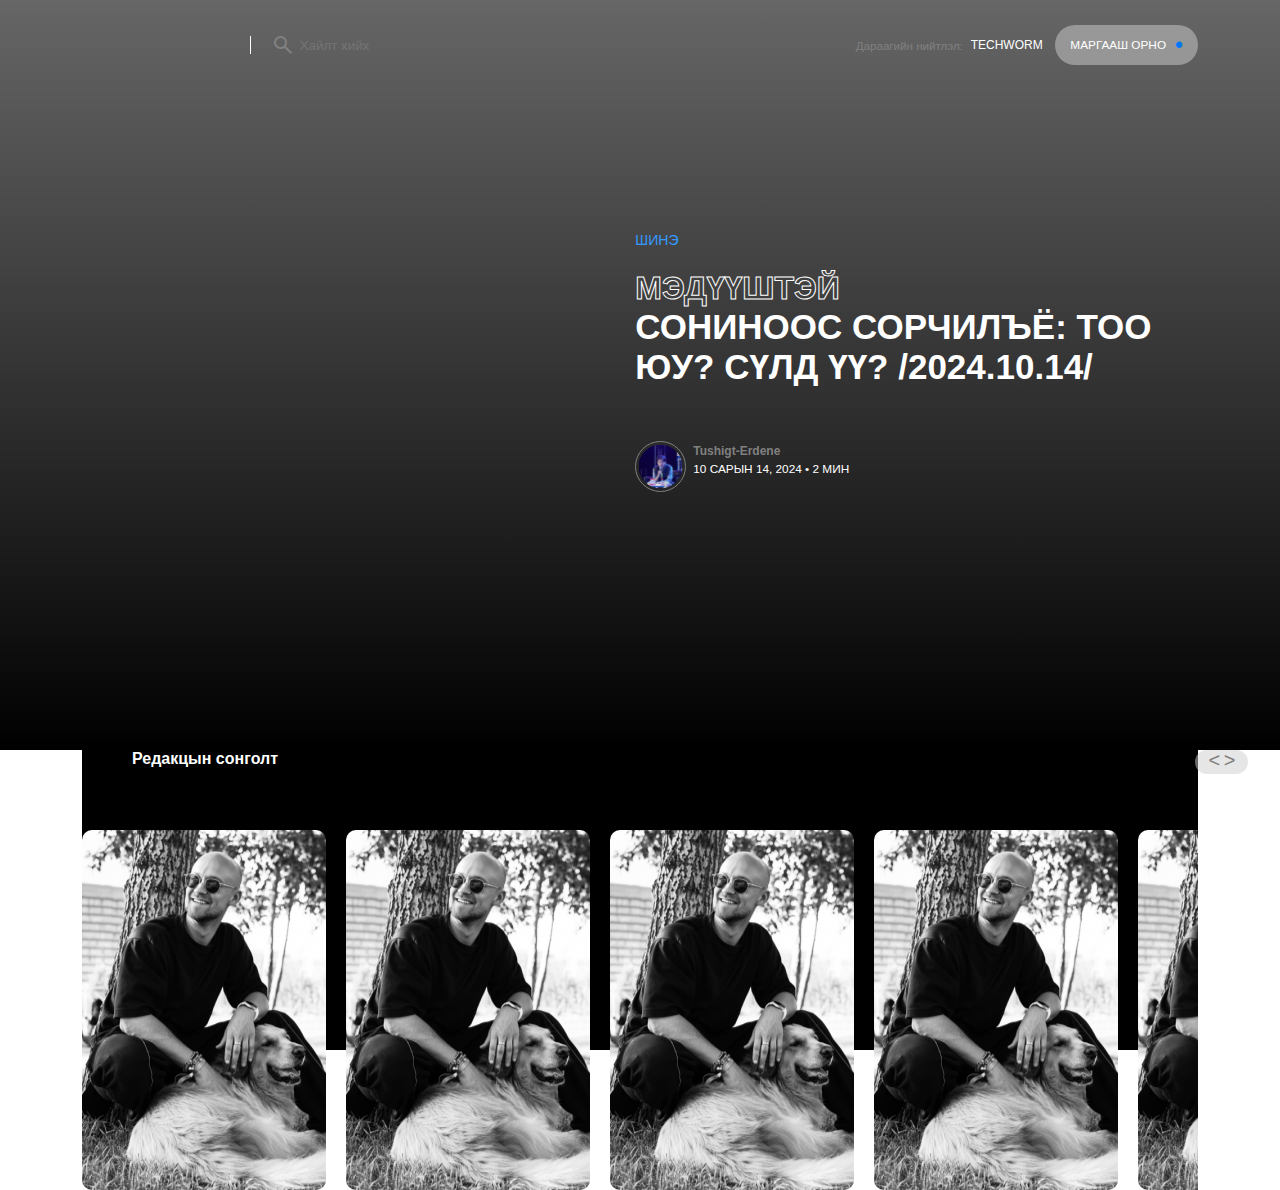
==== index.html @ be4ca4c7 "init code" ====
<!DOCTYPE html>
<html lang="en">
  <head>
    <meta charset="UTF-8" />
    <meta name="viewport" content="width=device-width, initial-scale=1.0" />
    <link rel="stylesheet" href="index.css" />
    <link
      rel="icon"
      type="image/png"
      sizes="32x32"
      href="https://unread.today/img/favicon-32x32.png"
    />
    <link
      rel="stylesheet"
      href="https://fonts.googleapis.com/css2?family=Material+Symbols+Outlined:opsz,wght,FILL,GRAD@20..48,100..700,0..1,-50..200&icon_names=search"
    />
    <title>Нүүр | Unread Today</title>
  </head>
  <body>
    <header class="hero">
      <nav class="navbar">
        <div class="navbar-content-left">
          <img
            src="https://unread.today/files/site_meta/b809740220f5b5b4749e697e42df987b.png"
            alt=""
          />
          <span class="divider"></span>
          <span class="material-symbols-outlined"> search </span>
          <form action="https://unread.today/search?searchText=">
            <input type="search" placeholder="Хайлт хийх" name="searchText" />
          </form>
        </div>

        <div class="nav-content-right">
          <p class="nav-content-right1">Дараагийн нийтлэл:</p>
          <p class="nav-content-right2">TECHWORM</p>
          <span class="nav-content-right3"
            >МАРГААШ ОРНО
            <div class="nav-content-right3-blink">•</div></span
          >
        </div>
      </nav>
      <div class="hero-content">
        <a
          href="https://unread.today/c/newspaper-7"
          class="hero-content-left"
          target="_blank"
        ></a>
        <div class="hero-content-right">
          <p class="blinkTitle">Шинэ</p>
          <h1>Мэдүүштэй</h1>
          <a href="https://unread.today/c/newspaper-7" target="_blank"
            >Сониноос сорчилъё: Тоо<br />юу? Сүлд үү? /2024.10.14/</a
          >
          <div class="author">
            <a
              href="https://unread.today/author/Tushigt"
              class="author-logo"
              target="_blank"
              ><img src="author.png" alt=""
            /></a>
            <div>
              <a href="" class="author-name" target="_blank">Tushigt-Erdene</a>
              <p class="author-date">10 сарын 14, 2024 • 2 мин</p>
            </div>
          </div>
        </div>
      </div>
    </header>

    <div class="scrolling-section">
      <div class="scrolling-section-tile">
        <div class="title">Редакцын сонголт</div>
        <div class="scroll-remoter">
          <span class="scroll-remoter-left"><</span>
          <span class="scroll-remoter-right">></span>
        </div>
      </div>
      <div class="scroll-section-photos">
        <div class="scroll-section-photo"></div>
        <div class="scroll-section-photo"></div>
        <div class="scroll-section-photo"></div>
        <div class="scroll-section-photo"></div>
        <div class="scroll-section-photo"></div>
        <div class="scroll-section-photo"></div>
        <div class="scroll-section-photo"></div>
      </div>
    </div>
  </body>
</html>
---- index.css ----
* {
  margin: 0;
  padding: 0;
}

body {
  font-family: sans-serif;
}

.navbar {
  width: 1116px;
  height: 42px;
  padding-top: 24px;
  display: flex;
  justify-content: space-between;
  margin-left: auto;
  margin-right: auto;
  align-items: center;
}

.navbar-content-left {
  width: 311.89px;
  display: flex;
  align-items: center;
}

.navbar-content-left img {
  width: 138px;
  height: 15px;
}

.navbar-content-left .divider {
  border-left: 1px solid white;
  height: 18px;
  margin-left: 29.55px;
  margin-right: 20.17px;
}

.material-symbols-outlined {
  font-variation-settings: "FILL" 0, "wght" 400, "GRAD" 0, "opsz" 24;
  color: gray;
  margin-right: 5px;
  font-weight: 500;
}

.navbar-content-left input {
  background-color: transparent;
  border: none;
  color: white;
  outline: none;
}

.nav-content-right {
  display: flex;
  align-items: center;
}

.nav-content-right1 {
  color: gray;
  font-size: 11.6px;
}

.nav-content-right2 {
  color: white;
  font-size: 12px;
  margin-left: 7.72px;
  margin-right: 12.64px;
}

.nav-content-right3 {
  text-align: center;
  width: 142.68px;
  height: 40px;
  background-color: rgba(206, 206, 206, 0.5);
  border-radius: 30px;
  color: white;
  box-shadow: #d1d1d1 60%;
  font-size: 11.8px;
  display: flex;
  align-items: center;
  justify-content: center;
  gap: 8.87px;
}

.nav-content-right3-blink {
  color: rgb(0, 120, 246);
  font-size: 23px;
  animation: blink 1s infinite;
}

.hero {
  background-image: linear-gradient(rgba(0, 0, 0, 0.6), rgba(0, 0, 0)),
    url("https://unread.today/files/007afc64-288a-4208-b9d7-3eda84011c1d/1451f11e03da76480966b636a622119a.jpg");
  background-repeat: no-repeat;
  background-size: cover;
  background-position: center;
  height: 750px;
}

.hero-content {
  display: flex;
  justify-content: center;
  margin-left: auto;
  margin-right: auto;
  padding-top: 121px;
  text-transform: uppercase;
  gap: 60.39px;
}

.hero-content-left {
  background-image: url("https://unread.today/files/007afc64-288a-4208-b9d7-3eda84011c1d/21632b19dec071508e1e0ae5f5e153e1.jpg");
  background-size: 180%;
  background-position: center;
  height: 446.4px;
  width: 446.4px;
  border-radius: 20px;
  transition: all 0.5s ease;
}

.hero-content-left:hover {
  background-size: 200%;
}

@keyframes blink {
  0% {
    opacity: 1;
  }
  50% {
    opacity: 0;
  }
  100% {
    opacity: 1;
  }
}

.hero-content-right {
  margin-top: 45px;
}

.hero-content-right .blinkTitle {
  animation: blink 1s infinite;
  color: #3399ff;
  font-size: 14.1px;
}

.hero-content-right h1 {
  -webkit-text-stroke: 1px white;
  color: transparent;
  margin-top: 22px;
}

.hero-content-right a {
  text-decoration: none;
  color: white;
  font-size: 35px;
  font-weight: bold;
}

.hero-content-right .author {
  margin-top: 54px;
  display: flex;
  gap: 7px;
}

.hero-content-right .author-logo img {
  border: 1px solid gray;
  padding: 2.5px;
  height: 44px;
  width: 44px;
  border-radius: 100%;
}

.hero-content-right .author-name {
  font-size: 12px;
  color: gray;
  text-transform: none;
}

.hero-content-right .author-name:hover {
  color: white;
  transition: all 0.2s ease-in-out;
}

.author .author-date {
  color: white;
  font-size: 11.8px;
  line-height: 20px;
}

.scrolling-section {
  height: 300px;
  background-color: black;
  margin: auto;
  /* display: flex;
  justify-content: center; */
  position: relative;
  width: 1116.01px;
}

.scrolling-section-tile {
  position: absolute;
  top: 0;
  left: 50px;
  margin: auto;
  width: 1116.01px;
  display: flex;
  justify-content: space-between;
}

.scrolling-section-tile .title {
  color: white;
  font-weight: 700;
}

.scrolling-section-tile .scroll-remoter {
  display: flex;
  justify-content: center;
}

.scroll-remoter-left {
  color: gray;
  background-color: rgba(206, 206, 206, 0.5);
  display: flex;
  align-items: center;
  padding: 0 0 3px 13px;
  width: 26.3px;
  height: 24px;
  font-size: 20px;
  border-radius: 25px 0 0 25px;
  box-sizing: border-box;
}

.scroll-remoter-left:hover {
  color: white;
}

.scroll-remoter-right {
  color: gray;
  background-color: rgba(206, 206, 206, 0.5);
  display: flex;
  align-items: center;
  padding: 0 13px 3px 2px;
  width: 26.3px;
  height: 24px;
  font-size: 20px;
  border-radius: 0 25px 25px 0;
  box-sizing: border-box;
}

.scroll-remoter-right:hover {
  color: white;
}

.scroll-section-photos {
  display: flex;
  gap: 20px;
  padding-top: 80px;
  margin: auto;
  max-width: 1200px;
  overflow-x: scroll;
}

.scroll-section-photo1 {
  min-width: 244px;
  height: 360.36px;
  background-image: url("3bcdab12034c33cb3bc79d7c9392a183.jpeg");
  background-position: center;
  border-radius: 10px;
}

.scroll-section-photo2 {
  min-width: 244px;
  height: 360.36px;
  background-image: url("3bcdab12034c33cb3bc79d7c9392a183.jpeg");
  background-position: center;
  border-radius: 10px;
}

.scroll-section-photo {
  min-width: 244px;
  height: 360.36px;
  background-image: url("3bcdab12034c33cb3bc79d7c9392a183.jpeg");
  background-position: center;
  border-radius: 10px;
}

.scroll-section-photo4 {
  min-width: 244px;
  height: 360.36px;
  background-image: url("3bcdab12034c33cb3bc79d7c9392a183.jpeg");
  background-position: center;
  border-radius: 10px;
}

.scroll-section-photo5 {
  min-width: 244px;
  height: 360.36px;
  background-image: url("3bcdab12034c33cb3bc79d7c9392a183.jpeg");
  background-position: center;
  border-radius: 10px;
}

.scroll-section-photo6 {
  min-width: 244px;
  height: 360.36px;
  background-image: url("3bcdab12034c33cb3bc79d7c9392a183.jpeg");
  background-position: center;
  border-radius: 10px;
}

.scroll-section-photo7 {
  min-width: 244px;
  height: 360.36px;
  background-image: url("3bcdab12034c33cb3bc79d7c9392a183.jpeg");
  background-position: center;
  border-radius: 10px;
}
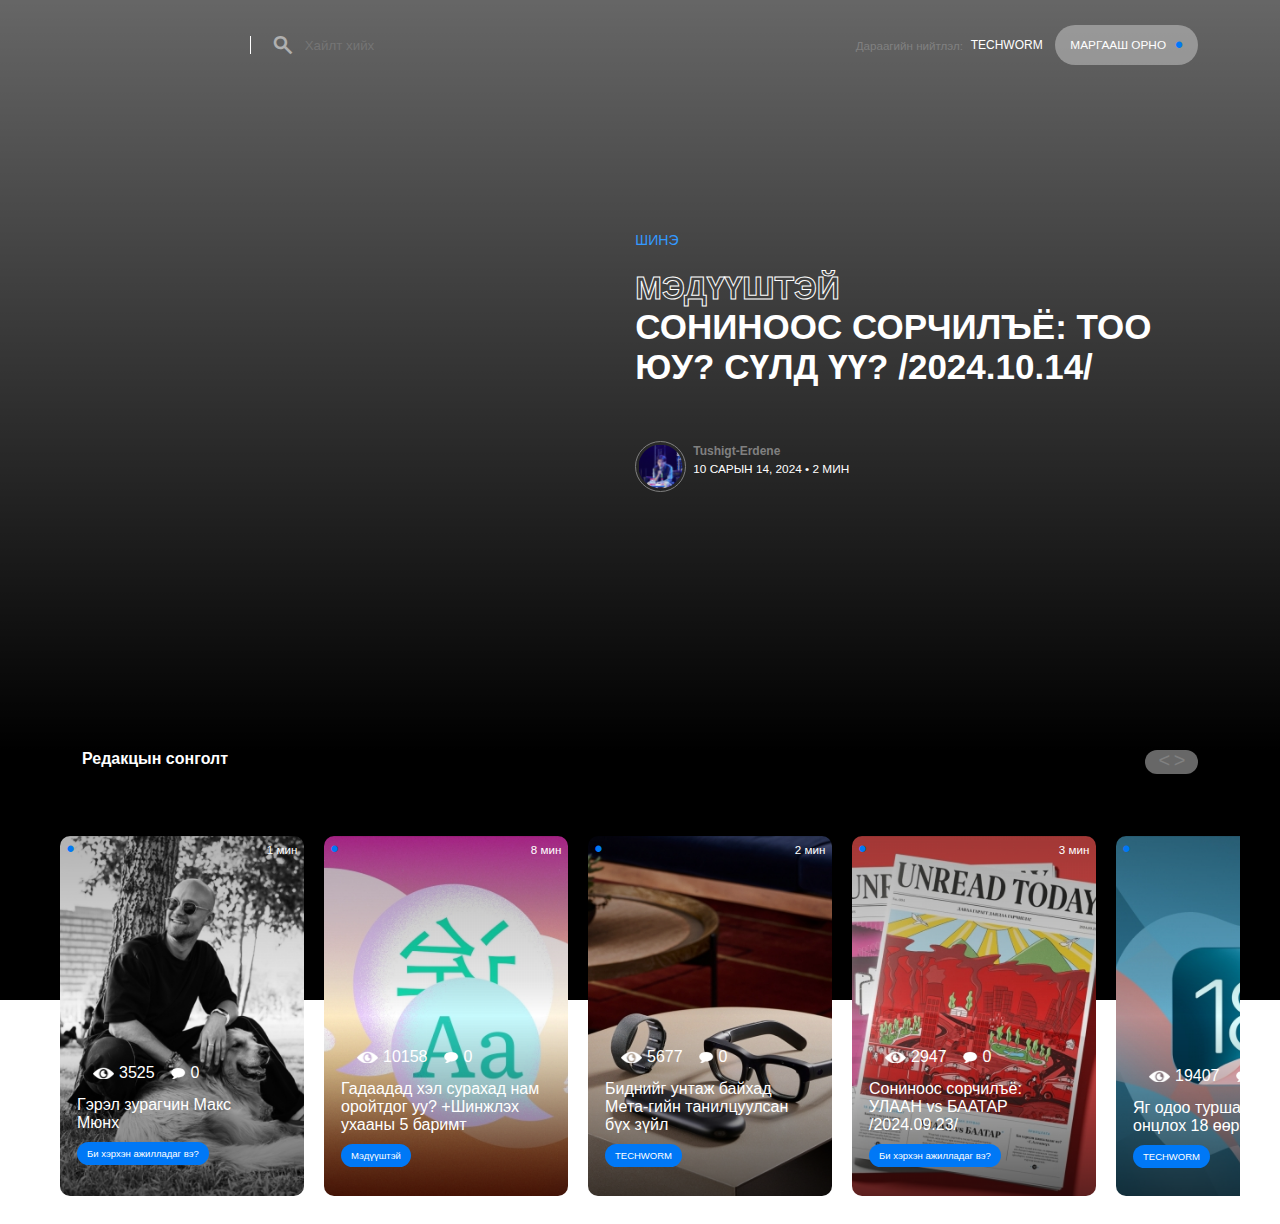
==== commit d3769bec: "init code night 10-17" ====
--- a/index.html
+++ b/index.html
@@ -10,6 +10,7 @@
       sizes="32x32"
       href="https://unread.today/img/favicon-32x32.png"
     />
+
     <link
       rel="stylesheet"
       href="https://fonts.googleapis.com/css2?family=Material+Symbols+Outlined:opsz,wght,FILL,GRAD@20..48,100..700,0..1,-50..200&icon_names=search"
@@ -25,7 +26,7 @@
             alt=""
           />
           <span class="divider"></span>
-          <span class="material-symbols-outlined"> search </span>
+          <span class="material-symbols-outlined">search</span>
           <form action="https://unread.today/search?searchText=">
             <input type="search" placeholder="Хайлт хийх" name="searchText" />
           </form>
@@ -77,14 +78,152 @@
         </div>
       </div>
       <div class="scroll-section-photos">
-        <div class="scroll-section-photo"></div>
-        <div class="scroll-section-photo"></div>
-        <div class="scroll-section-photo"></div>
-        <div class="scroll-section-photo"></div>
-        <div class="scroll-section-photo"></div>
-        <div class="scroll-section-photo"></div>
-        <div class="scroll-section-photo"></div>
+        <a href="https://unread.today/c/howiwork-max-muench "
+          ><div class="scroll-section-photo img1">
+            <div class="container">
+              <span class="dot">•</span>
+              <span class="time">1 мин</span>
+            </div>
+            <div class="photo-bottom-section">
+              <div class="eye-section">
+                <img class="eye" src="vision.png" alt="" />
+                <p>3525</p>
+                <img class="msg" src="Image.png" alt="" />
+                <p>0</p>
+              </div>
+              <div class="description">
+                <p>Гэрэл зурагчин Макс<br />Мюнх</p>
+                <button class="blueSection">Би хэрхэн ажилладаг вэ?</button>
+              </div>
+            </div>
+          </div>
+        </a>
+        <a href="https://unread.today/c/insight-language-and-age"
+          ><div class="scroll-section-photo img2">
+            <div class="container">
+              <span class="dot">•</span>
+              <span class="time">8 мин</span>
+            </div>
+            <div class="photo-bottom-section relative2">
+              <div class="eye-section">
+                <img class="eye" src="vision.png" alt="" />
+                <p>10158</p>
+                <img class="msg" src="Image.png" alt="" />
+                <p>0</p>
+              </div>
+              <div class="description">
+                <p>
+                  Гадаадад хэл сурахад нам оройтдог уу? +Шинжлэх ухааны 5 баримт
+                </p>
+                <button class="blueSection">Мэдүүштэй</button>
+              </div>
+            </div>
+          </div>
+        </a>
+        <a href="https://unread.today/c/techworm-metaconnect-24">
+          <div class="scroll-section-photo img3">
+            <div class="container">
+              <span class="dot">•</span>
+              <span class="time">2 мин</span>
+            </div>
+            <div class="photo-bottom-section relative2">
+              <div class="eye-section">
+                <img class="eye" src="vision.png" alt="" />
+                <p>5677</p>
+                <img class="msg" src="Image.png" alt="" />
+                <p>0</p>
+              </div>
+              <div class="description">
+                <p>
+                  Биднийг унтаж байхад<br />Мета-гийн танилцуулсан<br />бүх зүйл
+                </p>
+                <button class="blueSection">TECHWORM</button>
+              </div>
+            </div>
+          </div>
+        </a>
+        <a href="https://unread.today/c/newspaper-4">
+          <div class="scroll-section-photo img4">
+            <div class="container">
+              <span class="dot">•</span>
+              <span class="time">3 мин</span>
+            </div>
+            <div class="photo-bottom-section relative2">
+              <div class="eye-section">
+                <img class="eye" src="vision.png" alt="" />
+                <p>2947</p>
+                <img class="msg" src="Image.png" alt="" />
+                <p>0</p>
+              </div>
+              <div class="description">
+                <p>Сониноос сорчилъё:<br />УЛААН vs БААТАР<br />/2024.09.23/</p>
+                <button class="blueSection">Би хэрхэн ажилладаг вэ?</button>
+              </div>
+            </div>
+          </div>
+        </a>
+        <a href="https://unread.today/c/techworm-ios18">
+          <div class="scroll-section-photo img5">
+            <div class="container">
+              <span class="dot">•</span>
+              <span class="time">6 мин</span>
+            </div>
+            <div class="photo-bottom-section relative3">
+              <div class="eye-section">
+                <img class="eye" src="vision.png" alt="" />
+                <p>19407</p>
+                <img class="msg" src="Image.png" alt="" />
+                <p>0</p>
+              </div>
+              <div class="description">
+                <p>Яг одоо туршаад үз:IOS<br />онцлох 18 өөрчлөлт</p>
+                <button class="blueSection">TECHWORM</button>
+              </div>
+            </div>
+          </div>
+        </a>
+        <a href="https://unread.today/c/chuluut-5things-to-do-withyour-kids">
+          <div class="scroll-section-photo img6">
+            <div class="container">
+              <span class="dot">•</span>
+              <span class="time">4 мин</span>
+            </div>
+            <div class="photo-bottom-section relative3">
+              <div class="eye-section">
+                <img class="eye" src="vision.png" alt="" />
+                <p>7663</p>
+                <img class="msg" src="Image.png" alt="" />
+                <p>0</p>
+              </div>
+              <div class="description">
+                <p>Хүйтрэхээс өмнө<br />хүүхэдтэйгээ хийх 5 зүйл</p>
+                <button class="blueSection">ЧӨЛӨӨТ</button>
+              </div>
+            </div>
+          </div>
+        </a>
+        <a href="https://unread.today/c/emmy-awards-top-10-moments">
+          <div class="scroll-section-photo img7">
+            <div class="container">
+              <span class="dot">•</span>
+              <span class="time">9 мин</span>
+            </div>
+            <div class="photo-bottom-section relative4">
+              <div class="eye-section">
+                <img class="eye" src="vision.png" alt="" />
+                <p>9439</p>
+                <img class="msg" src="Image.png" alt="" />
+                <p>0</p>
+              </div>
+              <div class="description">
+                <p>Emmy 2024: Онцлох 10 мөч</p>
+                <button class="blueSection">ЧӨЛӨӨТ</button>
+              </div>
+            </div>
+          </div>
+        </a>
       </div>
     </div>
+    <section></section>
   </body>
 </html>
--- a/index.css
+++ b/index.css
@@ -4,7 +4,7 @@
 }
 
 body {
-  font-family: sans-serif;
+  font-family: Sf display, sans-serif;
 }
 
 .navbar {
@@ -37,10 +37,17 @@
 }
 
 .material-symbols-outlined {
-  font-variation-settings: "FILL" 0, "wght" 400, "GRAD" 0, "opsz" 24;
-  color: gray;
-  margin-right: 5px;
-  font-weight: 500;
+  color: white;
+  opacity: 0.5;
+  font-variation-settings:
+  'FILL' 0,
+  'wght' 600,
+  'GRAD' -25,
+  'opsz' 24
+}
+
+.navbar-content-left form{
+  margin-left: 10px;
 }
 
 .navbar-content-left input {
@@ -188,17 +195,12 @@
 }
 
 .scrolling-section {
-  height: 300px;
+  height: 250px;
   background-color: black;
   margin: auto;
-  /* display: flex;
-  justify-content: center; */
-  position: relative;
-  width: 1116.01px;
 }
 
 .scrolling-section-tile {
-  position: absolute;
   top: 0;
   left: 50px;
   margin: auto;
@@ -251,67 +253,149 @@
   color: white;
 }
 
-.scroll-section-photos {
+.scroll-section-photos{
   display: flex;
   gap: 20px;
-  padding-top: 80px;
+  padding-top: 50px;
   margin: auto;
   max-width: 1200px;
   overflow-x: scroll;
-}
-
-.scroll-section-photo1 {
-  min-width: 244px;
-  height: 360.36px;
-  background-image: url("3bcdab12034c33cb3bc79d7c9392a183.jpeg");
-  background-position: center;
-  border-radius: 10px;
-}
-
-.scroll-section-photo2 {
-  min-width: 244px;
-  height: 360.36px;
-  background-image: url("3bcdab12034c33cb3bc79d7c9392a183.jpeg");
-  background-position: center;
-  border-radius: 10px;
+  height: 400px;
+}
+
+.scroll-section-photos a{
+  text-decoration: none;
+}
+
+@keyframes scrollText {
+  from {
+    transform: translateX(0%);
+  }
+  to {
+    transform: translateX(-100%);
+  }
 }
 
 .scroll-section-photo {
   min-width: 244px;
   height: 360.36px;
-  background-image: url("3bcdab12034c33cb3bc79d7c9392a183.jpeg");
   background-position: center;
+  background-size: 160%;
   border-radius: 10px;
-}
-
-.scroll-section-photo4 {
-  min-width: 244px;
-  height: 360.36px;
-  background-image: url("3bcdab12034c33cb3bc79d7c9392a183.jpeg");
-  background-position: center;
-  border-radius: 10px;
-}
-
-.scroll-section-photo5 {
-  min-width: 244px;
-  height: 360.36px;
-  background-image: url("3bcdab12034c33cb3bc79d7c9392a183.jpeg");
-  background-position: center;
-  border-radius: 10px;
-}
-
-.scroll-section-photo6 {
-  min-width: 244px;
-  height: 360.36px;
-  background-image: url("3bcdab12034c33cb3bc79d7c9392a183.jpeg");
-  background-position: center;
-  border-radius: 10px;
-}
-
-.scroll-section-photo7 {
-  min-width: 244px;
-  height: 360.36px;
-  background-image: url("3bcdab12034c33cb3bc79d7c9392a183.jpeg");
-  background-position: center;
-  border-radius: 10px;
-}
+  animation: scrollText 10s infinite linear;
+}
+
+.img1 {
+  margin-left: 20px;
+  background-image: linear-gradient(180deg, rgba(0, 0, 0, 0.3) 0%, rgba(0, 0, 0, 0.1) 40%, rgba(0, 0, 0, 0) 50%, rgba(0, 0, 0, 0.6) 100%),
+  url(img1.jpeg);
+}
+.img2 {
+  background-image: linear-gradient(180deg, rgba(0, 0, 0, 0.3) 0%, rgba(0, 0, 0, 0.1) 40%, rgba(0, 0, 0, 0) 50%, rgba(0, 0, 0, 0.6) 100%),
+  url(img2.jpeg);
+}
+.img3 {
+  background-image: linear-gradient(180deg, rgba(0, 0, 0, 0.3) 0%, rgba(0, 0, 0, 0.1) 40%, rgba(0, 0, 0, 0) 50%, rgba(0, 0, 0, 0.6) 100%),
+  url(img3.jpeg);
+}
+.img4 {
+  background-image: linear-gradient(180deg, rgba(0, 0, 0, 0.3) 0%, rgba(0, 0, 0, 0.1) 40%, rgba(0, 0, 0, 0) 50%, rgba(0, 0, 0, 0.6) 100%),
+  url(img4.jpeg);
+}
+.img5 {
+  background-image: linear-gradient(180deg, rgba(0, 0, 0, 0.3) 0%, rgba(0, 0, 0, 0.1) 40%, rgba(0, 0, 0, 0) 50%, rgba(0, 0, 0, 0.6) 100%),
+  url(img5.jpeg);
+}
+.img6 {
+  background-image: linear-gradient(180deg, rgba(0, 0, 0, 0.3) 0%, rgba(0, 0, 0, 0.1) 40%, rgba(0, 0, 0, 0) 50%, rgba(0, 0, 0, 0.6) 100%),
+  url(img6.jpeg);
+}
+.img7 {
+  background-image: linear-gradient(180deg, rgba(0, 0, 0, 0.3) 0%, rgba(0, 0, 0, 0.1) 40%, rgba(0, 0, 0, 0) 50%, rgba(0, 0, 0, 0.6) 100%),
+  url(img7.jpeg);
+}
+
+.scroll-section-photo:hover{
+  scale: 1.1;
+}
+
+.container{
+  margin-top: 12px;
+  display: flex;
+  justify-content: space-around;
+  align-items: center;
+  gap: 179px;
+}
+
+.scroll-section-photo .dot{
+  color:  #0078F6;
+  font-size: 23px;
+}
+
+.scroll-section-photo .time{
+  color:white;
+  font-size: 11.6px;
+  font-weight: 400;
+}
+
+.photo-bottom-section{
+  color: white;
+}
+
+.scroll-section-photos .eye-section{
+  margin-top: 200.86px;
+  margin-left: 17px;
+  display: flex;
+  align-items: center;
+}
+
+.eye-section .eye{
+  width: 21px;
+  height: 11.46px;
+  margin-left: 16px;
+  margin-right: 5px;
+}
+
+.eye-section .msg{
+  width: 15px;
+  height: 13.13px;
+  margin-left: 16px;
+  margin-right: 5px;
+}
+
+.photo-bottom-section{
+  max-height: 131px;
+}
+
+.relative2{
+  position: relative;
+  bottom: 16px;
+}
+
+.relative3{
+  position: relative;
+  bottom: -3px;
+}
+
+.relative4{
+  position: relative;
+  bottom: -22px;
+}
+
+.photo-bottom-section .description{
+  margin-left: 17px;
+  margin-top: 14.5px;
+}
+
+.photo-bottom-section .description .blueSection{
+  margin-top: 10px;
+  text-align: center;
+  height: 23px;
+  background-color: #0078F6;
+  border-radius: 23px;
+  font-size: 9.5px;
+  font-weight: 500;
+  border: none;
+  padding: 0px 10px;
+  color: white;
+}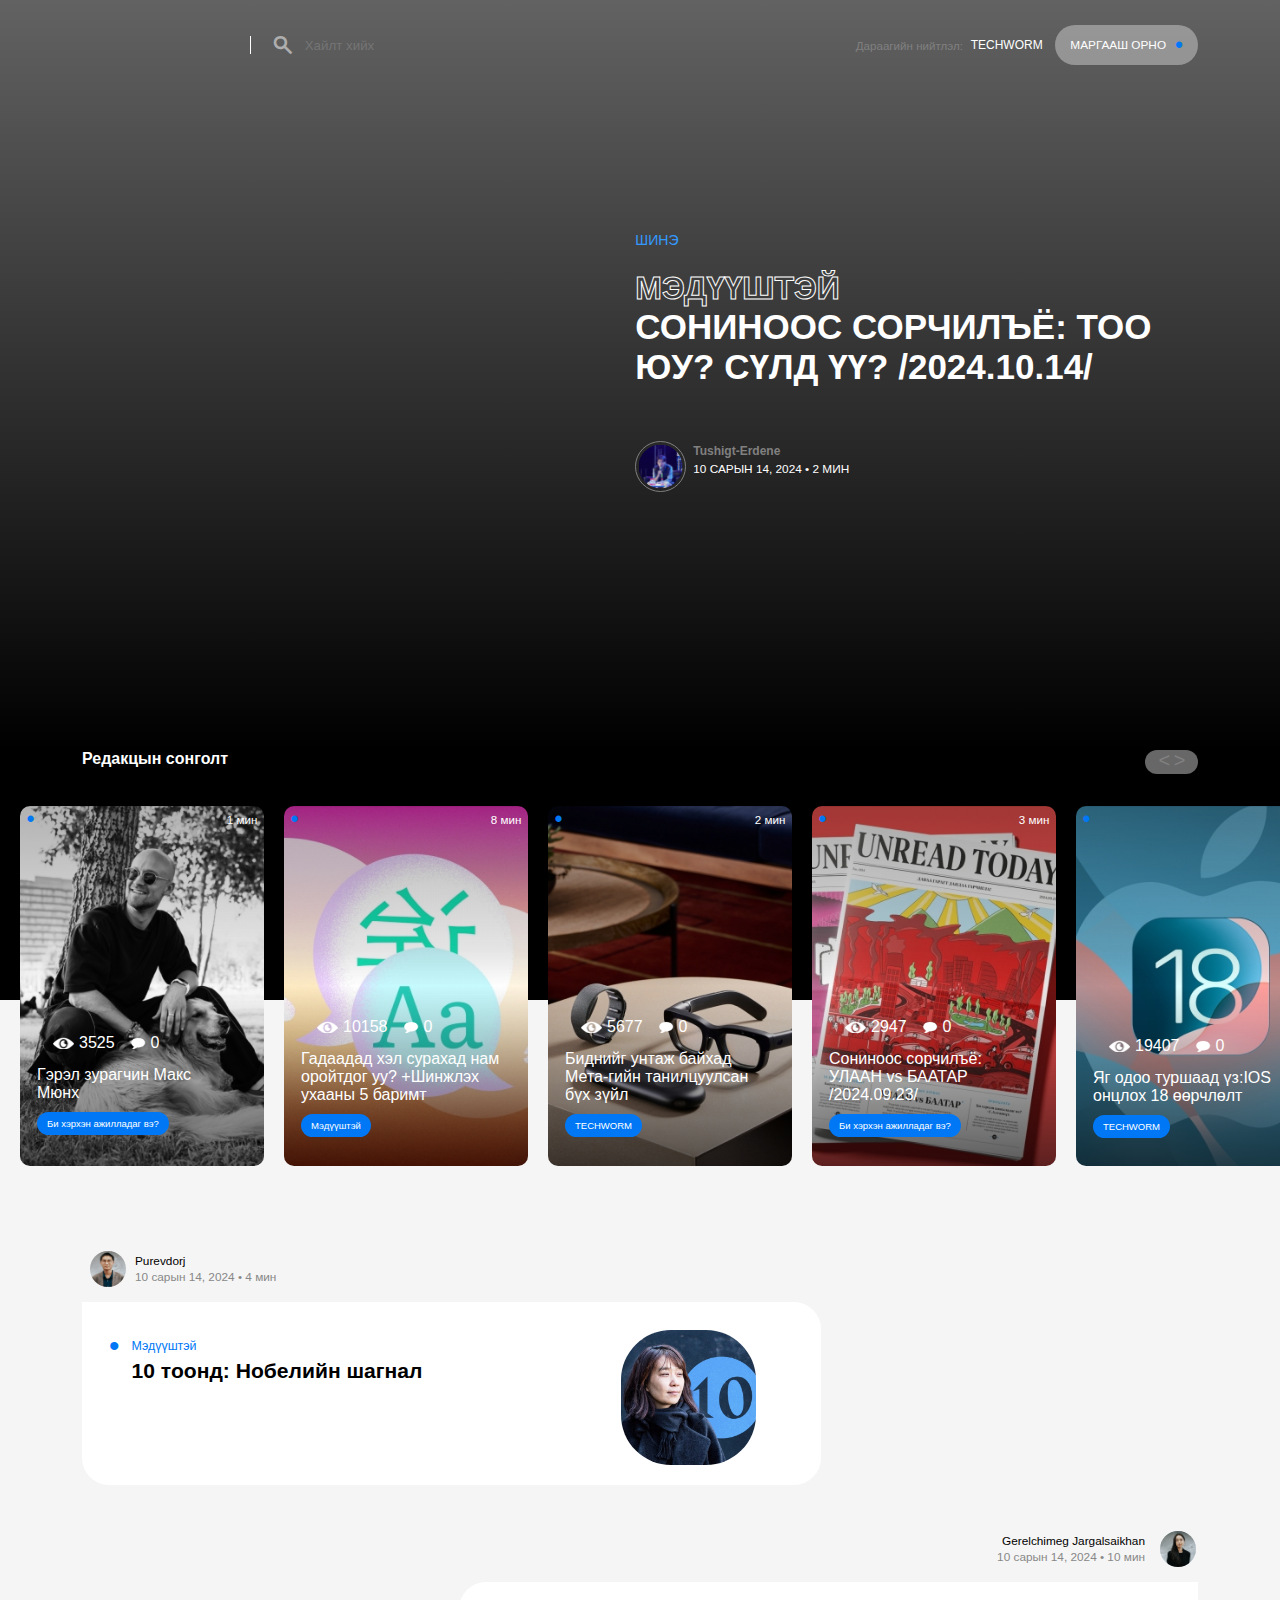
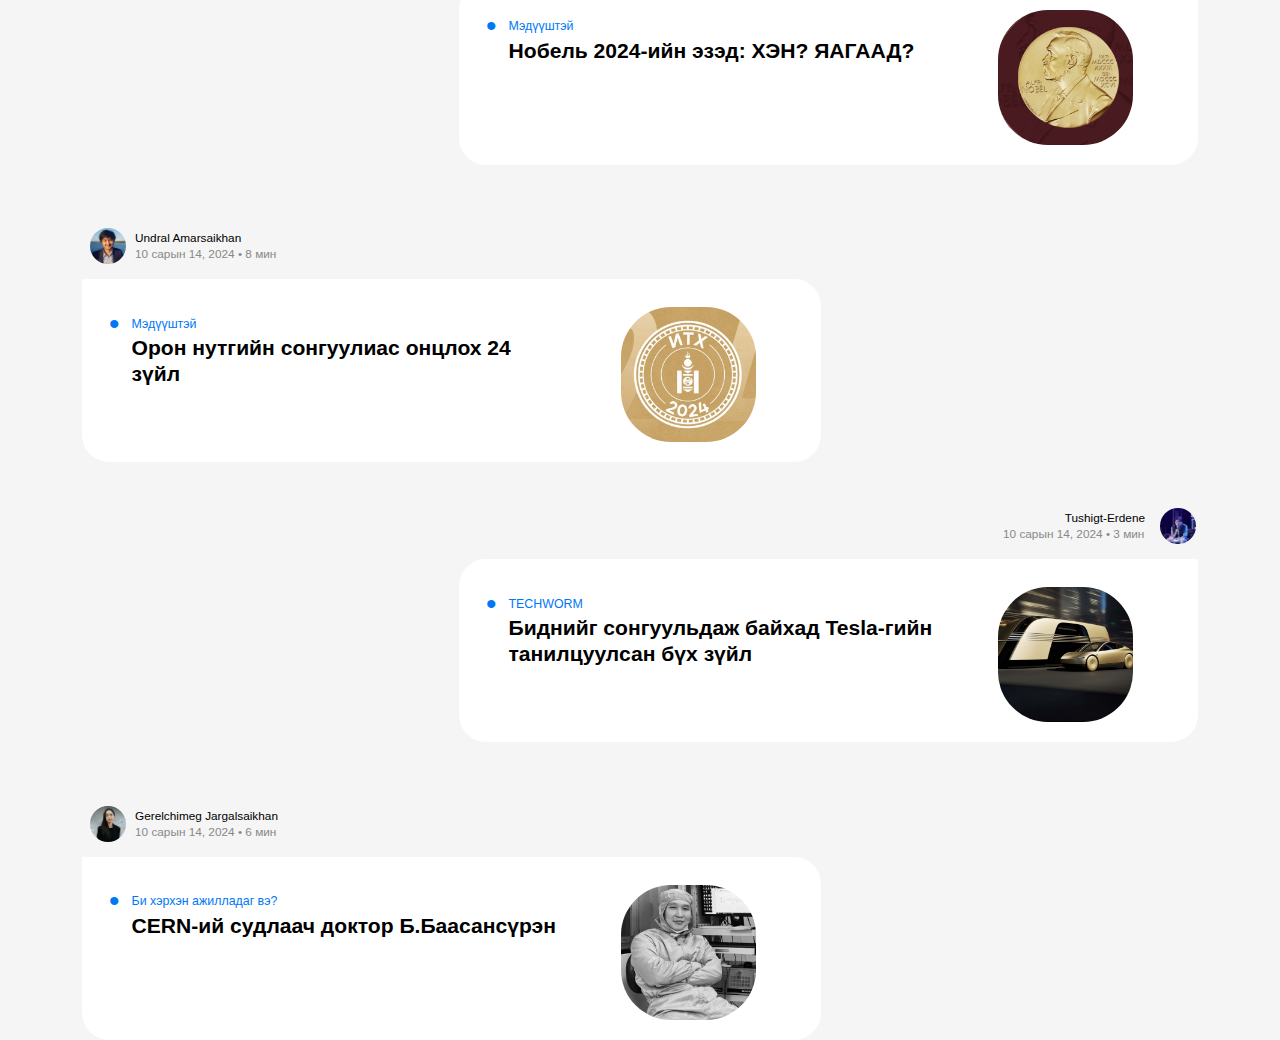
==== commit e7640ed2: "init code 10-18" ====
--- a/index.html
+++ b/index.html
@@ -224,6 +224,122 @@
         </a>
       </div>
     </div>
-    <section></section>
+    <section class="message-section">
+      <div class="left message1">
+        <div class="message">
+          <div class="profile-name-date">
+            <div class="profile">
+              <img src="profile.jpeg" alt="" />
+            </div>
+            <div class="name-date">
+              <p class="name">Purevdorj</p>
+              <p class="date">10 сарын 14, 2024 • 4 мин</p>
+            </div>
+          </div>
+          <div class="message-body">
+            <div>
+              <p class="dot">•</p>
+            </div>
+            <div class="message-body-text">
+              <p class="message-body-title">Мэдүүштэй</p>
+              <p class="text">10 тоонд: Нобелийн шагнал</p>
+            </div>
+            <img src="photo.png" alt="">
+          </div>
+        </div>
+      </div>
+      <div class="right message1">
+        <div class="message">
+          <div class="profile-name-date">
+            <div class="profile">
+              <img src="profile1.jpeg" alt="" />
+            </div>
+            <div class="name-date">
+              <p class="name">Gerelchimeg Jargalsaikhan</p>
+              <p class="date">10 сарын 14, 2024 • 10 мин</p>
+            </div>
+          </div>
+          <div class="message-body">
+            <div>
+              <p class="dot">•</p>
+            </div>
+            <div class="message-body-text">
+              <p class="message-body-title">Мэдүүштэй</p>
+              <p class="text">Нобель 2024-ийн эзэд: ХЭН? ЯАГААД?</p>
+            </div>
+            <img src="photo1.jpeg" alt="">
+          </div>
+        </div>
+      </div>
+      <div class="left message2">
+        <div class="message">
+          <div class="profile-name-date">
+            <div class="profile">
+              <img src="profile2.jpeg" alt="" />
+            </div>
+            <div class="name-date">
+              <p class="name">Undral Amarsaikhan</p>
+              <p class="date">10 сарын 14, 2024 • 8 мин</p>
+            </div>
+          </div>
+          <div class="message-body">
+            <div>
+              <p class="dot">•</p>
+            </div>
+            <div class="message-body-text">
+              <p class="message-body-title">Мэдүүштэй</p>
+              <p class="text">Орон нутгийн сонгуулиас онцлох 24<br>зүйл</p>
+            </div>
+            <img src="photo2.jpeg" alt="">
+          </div>
+        </div>
+      </div>
+      <div class="right message2">
+        <div class="message">
+          <div class="profile-name-date">
+            <div class="profile">
+              <img src="profile3.jpeg" alt="" />
+            </div>
+            <div class="name-date">
+              <p class="name">Tushigt-Erdene</p>
+              <p class="date">10 сарын 14, 2024 • 3 мин</p>
+            </div>
+          </div>
+          <div class="message-body">
+            <div>
+              <p class="dot">•</p>
+            </div>
+            <div class="message-body-text">
+              <p class="message-body-title">TECHWORM</p>
+              <p class="text">Биднийг сонгуульдаж байхад Tesla-гийн<br>танилцуулсан бүх зүйл</p>
+            </div>
+            <img src="photo4.jpeg" alt="">
+          </div>
+        </div>
+      </div>
+      <div class="left message3">
+        <div class="message">
+          <div class="profile-name-date">
+            <div class="profile">
+              <img src="profile1.jpeg" alt="" />
+            </div>
+            <div class="name-date">
+              <p class="name">Gerelchimeg Jargalsaikhan</p>
+              <p class="date">10 сарын 14, 2024 • 6 мин</p>
+            </div>
+          </div>
+          <div class="message-body">
+            <div>
+              <p class="dot">•</p>
+            </div>
+            <div class="message-body-text">
+              <p class="message-body-title">Би хэрхэн ажилладаг вэ?</p>
+              <p class="text">CERN-ий судлаач доктор Б.Баасансүрэн</p>
+            </div>
+            <img src="photo5.png" alt="">
+          </div>
+        </div>
+      </div>
+    </section>
   </body>
 </html>
--- a/index.css
+++ b/index.css
@@ -5,6 +5,7 @@
 
 body {
   font-family: Sf display, sans-serif;
+  background-color: whitesmoke;
 }
 
 .navbar {
@@ -258,7 +259,7 @@
   gap: 20px;
   padding-top: 50px;
   margin: auto;
-  max-width: 1200px;
+  max-width: 1375px;
   overflow-x: scroll;
   height: 400px;
 }
@@ -277,6 +278,7 @@
 }
 
 .scroll-section-photo {
+  margin-top: -30px;
   min-width: 244px;
   height: 360.36px;
   background-position: center;
@@ -398,4 +400,141 @@
   border: none;
   padding: 0px 10px;
   color: white;
-}+}
+
+.message-section{
+  margin-top: 240px;
+  margin-left: auto;
+  margin-right: auto;
+  height: 1400px;
+  width: 1116px;
+  display: flex;
+  flex-direction: column;
+  gap: 44px;
+}
+
+.right{
+  align-content: end;
+  height: 246px;
+}
+
+.left{
+  align-content: end;
+  height: 246px;
+}
+
+.message{
+  width: 739px;
+  height: 236px;
+  transition: all 0.2s ease-in-out;;
+}
+
+.left .profile-name-date{
+  display: flex;
+  align-items: center;
+  gap: 7px;
+}
+
+.right .profile-name-date{
+  display: flex;
+  align-items: center;
+  flex-direction: row-reverse;
+  gap: 7px;
+}
+
+.profile{
+  width: 739px;
+  height: 40px;
+  display: flex;
+  align-items: center;
+  justify-content: center;
+  width: 40px;
+  height: 40px;
+  margin-left: 6px;
+}
+
+.profile img{
+  border-radius: 50px;
+  width: 36px;
+  height: 36px;
+}
+
+.name-date{
+  min-width: 142px;
+  font-size: 11.8px;
+}
+
+.date{
+  margin-top: 2px;
+  color:#888888;
+}
+
+.right .name-date .name{
+  display: flex;
+  flex-direction: row-reverse;
+}
+
+.left .message-body{
+  border-radius: 0 27px 27px 27px;
+}
+
+.right .message-body{
+  border-radius: 27px 0 27px 27px;
+}
+
+.right{
+  display: flex;
+  justify-content: end;
+}
+
+.message-body{
+  margin-top: 13px;
+  width: 739px;
+  height: 183px;
+  background-color: white;
+  padding-left: 27px;
+  padding-top: 27.5px;
+  display: flex;
+  position: relative;
+  box-sizing: border-box;
+}
+
+.message-body .dot{
+  color: #0078F6;
+  font-size: 30px;
+}
+
+.message-body-text{
+  margin-left: 12px;
+}
+
+.message-body-title{
+  margin-top: 6px;
+  color: #0078F6;
+  font-size: 12.4px;
+  line-height: 22px;
+}
+
+.message-body-text .text{
+  font-size: 21.1px;
+  font-weight: 700;
+  margin-top: 0.5px;
+  line-height: 26px;
+}
+
+.message-body img{
+  border-radius: 50px;
+  position: absolute;
+  width: 135px;
+  height: 135px;
+  top: 28px;
+  right: 65px;
+}
+
+.message:hover{
+  transform: translateY(-10px);
+}
+
+.message:hover .message-body{
+  box-shadow: 0px 0px 50px 4px rgba(209, 209, 209, 0.5);
+}
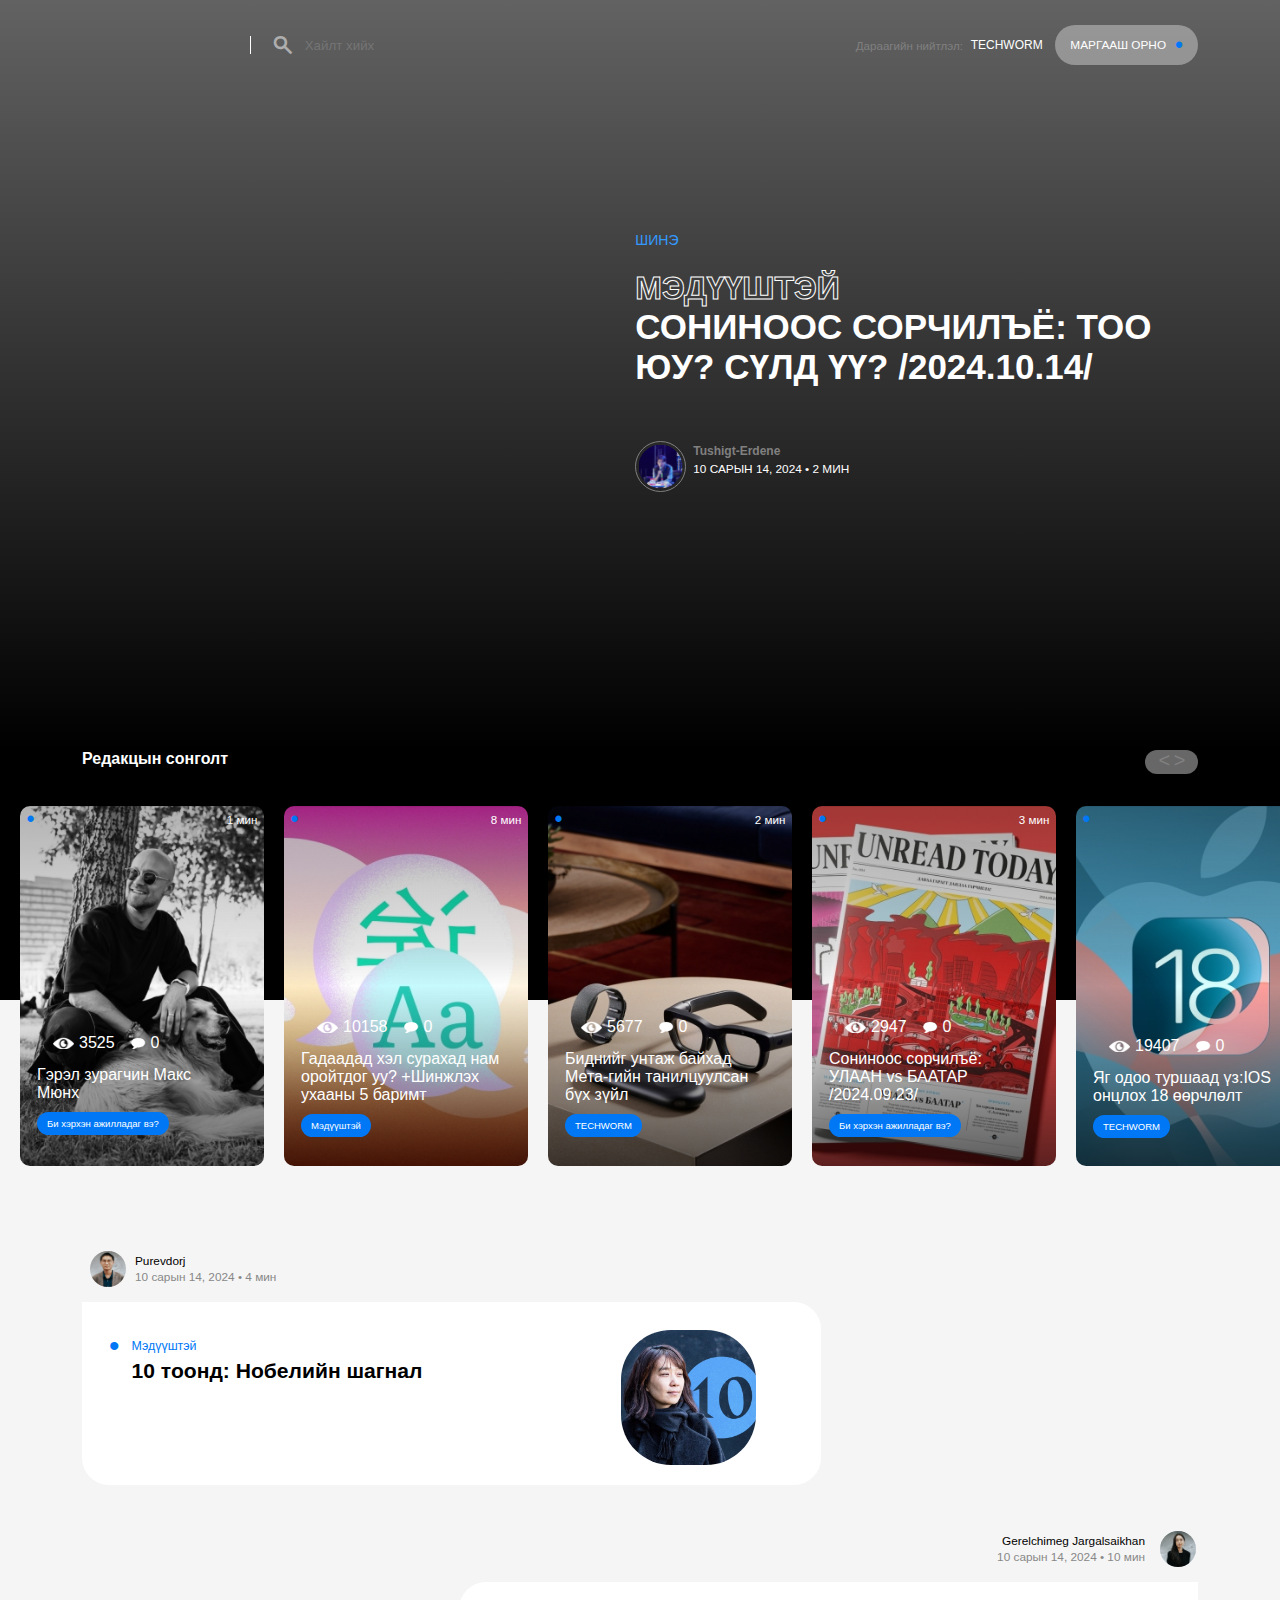
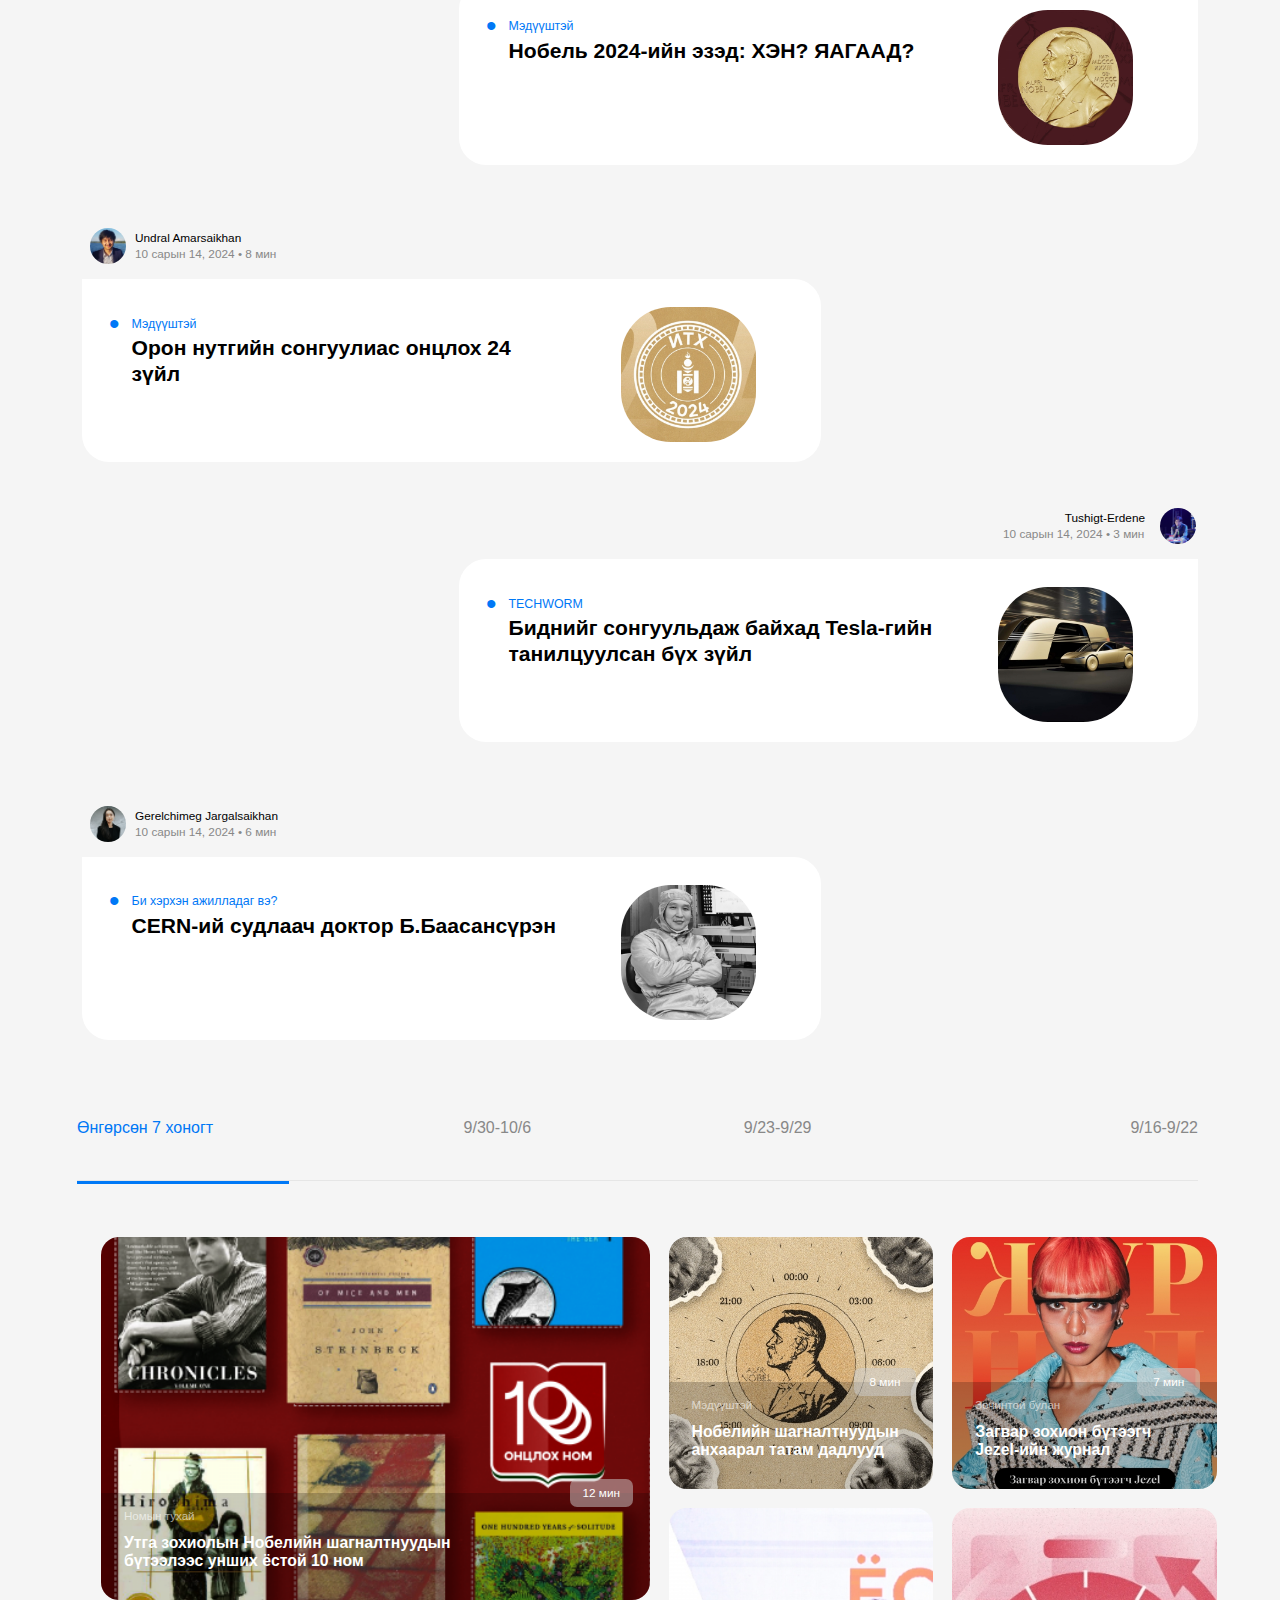
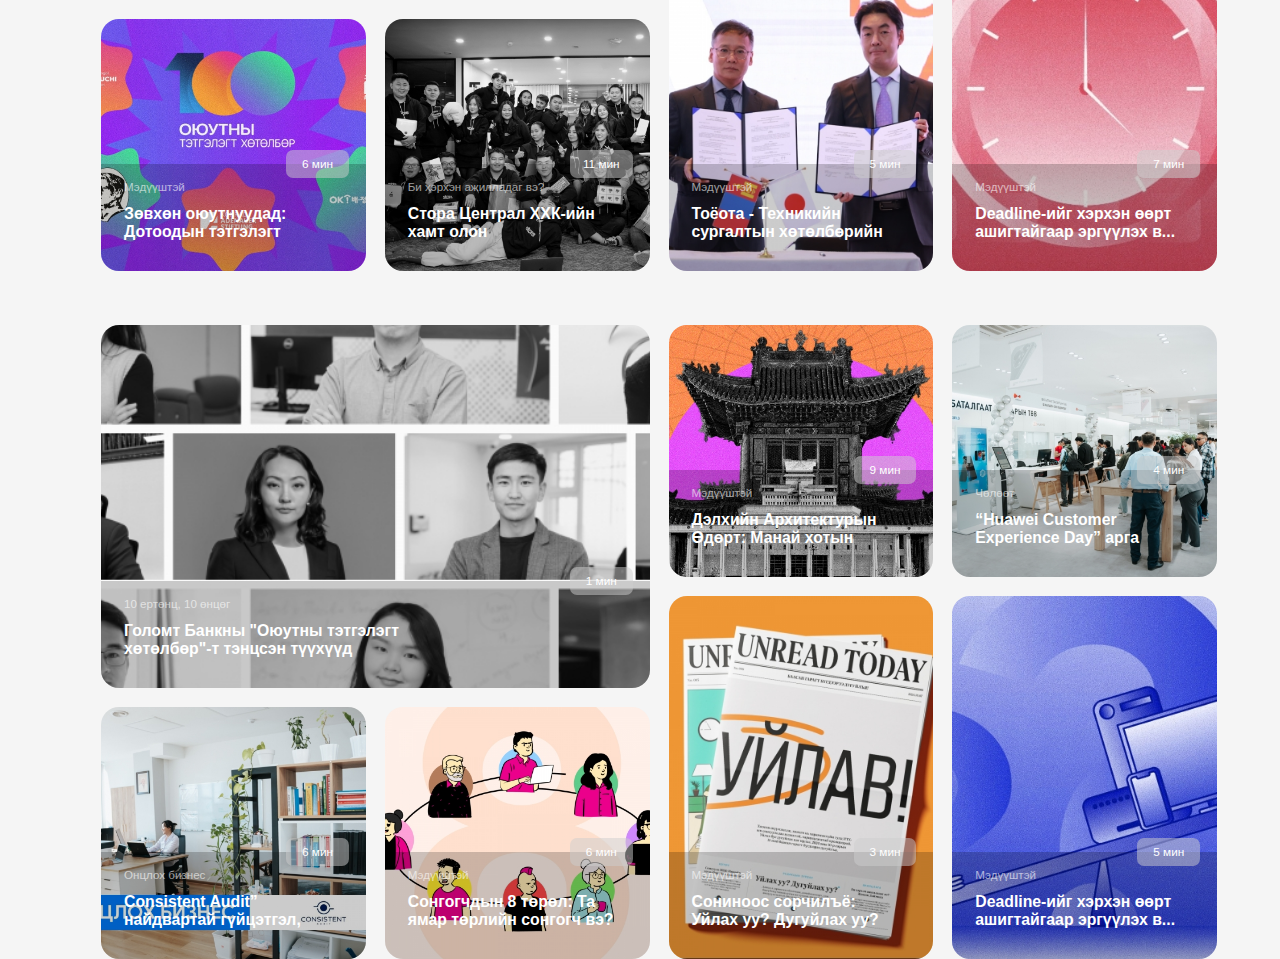
==== commit 76faf122: "init code 10-21" ====
--- a/index.html
+++ b/index.html
@@ -244,7 +244,7 @@
               <p class="message-body-title">Мэдүүштэй</p>
               <p class="text">10 тоонд: Нобелийн шагнал</p>
             </div>
-            <img src="photo.png" alt="">
+            <img src="photo.png" alt="" />
           </div>
         </div>
       </div>
@@ -267,7 +267,7 @@
               <p class="message-body-title">Мэдүүштэй</p>
               <p class="text">Нобель 2024-ийн эзэд: ХЭН? ЯАГААД?</p>
             </div>
-            <img src="photo1.jpeg" alt="">
+            <img src="photo1.jpeg" alt="" />
           </div>
         </div>
       </div>
@@ -288,9 +288,9 @@
             </div>
             <div class="message-body-text">
               <p class="message-body-title">Мэдүүштэй</p>
-              <p class="text">Орон нутгийн сонгуулиас онцлох 24<br>зүйл</p>
-            </div>
-            <img src="photo2.jpeg" alt="">
+              <p class="text">Орон нутгийн сонгуулиас онцлох 24<br />зүйл</p>
+            </div>
+            <img src="photo2.jpeg" alt="" />
           </div>
         </div>
       </div>
@@ -311,9 +311,11 @@
             </div>
             <div class="message-body-text">
               <p class="message-body-title">TECHWORM</p>
-              <p class="text">Биднийг сонгуульдаж байхад Tesla-гийн<br>танилцуулсан бүх зүйл</p>
-            </div>
-            <img src="photo4.jpeg" alt="">
+              <p class="text">
+                Биднийг сонгуульдаж байхад Tesla-гийн<br />танилцуулсан бүх зүйл
+              </p>
+            </div>
+            <img src="photo4.jpeg" alt="" />
           </div>
         </div>
       </div>
@@ -336,7 +338,149 @@
               <p class="message-body-title">Би хэрхэн ажилладаг вэ?</p>
               <p class="text">CERN-ий судлаач доктор Б.Баасансүрэн</p>
             </div>
-            <img src="photo5.png" alt="">
+            <img src="photo5.png" alt="" />
+          </div>
+        </div>
+      </div>
+    </section>
+    <section class="grid-section">
+      <div class="grid-list">
+        <li class="list1">Өнгөрсөн 7 хоногт</li>
+        <li class="list2">9/30-10/6</li>
+        <li class="list3">9/23-9/29</li>
+        <li class="list4">9/16-9/22</li>
+      </div>
+      <div class="grid-body">
+        <div class="grid body1">
+          <div class="grid-item1 grid-hover">
+            <div class="grid-items footer1">
+              <p class="grid-items-footer-title">Номын тухай</p>
+              <p class="grid-items-footer-subheading">
+                Утга зохиолын Нобелийн шагналтнуудын<br />бүтээлээс унших ёстой
+                10 ном
+              </p>
+              <div class="grid-items-footer-time">12 мин</div>
+            </div>
+          </div>
+          <div class="grid-item2 grid-hover">
+            <div class="grid-items footers">
+              <p class="grid-items-footer-title">Мэдүүштэй</p>
+              <p class="grid-items-footer-subheading">
+                Нобелийн шагналтнуудын<br />анхаарал татам дадлууд
+              </p>
+              <div class="grid-items-footer-time">8 мин</div>
+            </div>
+          </div>
+          <div class="grid-item3 grid-hover">
+            <div class="grid-items footers">
+              <p class="grid-items-footer-title">Зочинтой булан</p>
+              <p class="grid-items-footer-subheading">
+                Загвар зохион бүтээгч<br />Jezel-ийн журнал
+              </p>
+              <div class="grid-items-footer-time">7 мин</div>
+            </div>
+          </div>
+          <div class="grid-item4 grid-hover">
+            <div class="grid-items footers">
+              <p class="grid-items-footer-title">Мэдүүштэй</p>
+              <p class="grid-items-footer-subheading">
+                Зөвхөн оюутнуудад:<br />Дотоодын тэтгэлэгт
+              </p>
+              <div class="grid-items-footer-time">6 мин</div>
+            </div>
+          </div>
+          <div class="grid-item5 grid-hover">
+            <div class="grid-items footers">
+              <p class="grid-items-footer-title">Би хэрхэн ажилладаг вэ?</p>
+              <p class="grid-items-footer-subheading">
+                Стора Централ ХХК-ийн<br />хамт олон
+              </p>
+              <div class="grid-items-footer-time">11 мин</div>
+            </div>
+          </div>
+          <div class="grid-item6 grid-hover">
+            <div class="grid-items footers">
+              <p class="grid-items-footer-title">Мэдүүштэй</p>
+              <p class="grid-items-footer-subheading">
+                Тоёота - Техникийн<br />сургалтын хөтөлбөрийн
+              </p>
+              <div class="grid-items-footer-time">5 мин</div>
+            </div>
+          </div>
+          <div class="grid-item7 grid-hover">
+            <div class="grid-items footers">
+              <p class="grid-items-footer-title">Мэдүүштэй</p>
+              <p class="grid-items-footer-subheading">
+                Deadline-ийг хэрхэн өөрт<br />ашигтайгаар эргүүлэх в...
+              </p>
+              <div class="grid-items-footer-time">7 мин</div>
+            </div>
+          </div>
+        </div>
+
+        <div class="grid body2 under">
+          <div class="grid-item1 grid-hover">
+            <div class="grid-items footer1">
+              <p class="grid-items-footer-title">10 ертөнц, 10 өнцөг</p>
+              <p class="grid-items-footer-subheading">
+                Голомт Банкны "Оюутны тэтгэлэгт<br />хөтөлбөр"-т тэнцсэн түүхүүд
+              </p>
+              <div class="grid-items-footer-time">1 мин</div>
+            </div>
+          </div>
+          <div class="grid-item2 grid-hover">
+            <div class="grid-items footers">
+              <p class="grid-items-footer-title">Мэдүүштэй</p>
+              <p class="grid-items-footer-subheading">
+                Дэлхийн Архитектурын<br />Өдөрт: Манай хотын
+              </p>
+              <div class="grid-items-footer-time">9 мин</div>
+            </div>
+          </div>
+          <div class="grid-item3 grid-hover">
+            <div class="grid-items footers">
+              <p class="grid-items-footer-title">Чөлөөт</p>
+              <p class="grid-items-footer-subheading">
+                “Huawei Customer<br />Experience Day” арга
+              </p>
+              <div class="grid-items-footer-time">4 мин</div>
+            </div>
+          </div>
+          <div class="grid-item4 grid-hover">
+            <div class="grid-items footers">
+              <p class="grid-items-footer-title">Онцлох бизнес</p>
+              <p class="grid-items-footer-subheading">
+                Consistent Audit”<br />найдвартай гүйцэтгэл,
+              </p>
+              <div class="grid-items-footer-time">6 мин</div>
+            </div>
+          </div>
+          <div class="grid-item5 grid-hover">
+            <div class="grid-items footers">
+              <p class="grid-items-footer-title">Мэдүүштэй</p>
+              <p class="grid-items-footer-subheading">
+                Сонгогчдын 8 төрөл: Та<br />ямар төрлийн сонгогч вэ?
+              </p>
+              <div class="grid-items-footer-time">6 мин</div>
+            </div>
+          </div>
+          <div class="grid-item6 grid-hover">
+            <div class="grid-items footers">
+              <p class="grid-items-footer-title">Мэдүүштэй</p>
+              <p class="grid-items-footer-subheading">
+                Сониноос сорчилъё:<br />Уйлах уу? Дугуйлах уу?
+              </p>
+              <div class="grid-items-footer-time">3 мин</div>
+            </div>
+          </div>
+          <div class="grid-item7 grid-hover">
+            <div class="grid-items footers">
+              <p class="grid-items-footer-title">Мэдүүштэй</p>
+              <p class="grid-items-footer-subheading">
+                Deadline-ийг хэрхэн өөрт<br />ашигтайгаар эргүүлэх в...
+              </p>
+              <div class="grid-items-footer-time">5 мин</div>
+            </div>
           </div>
         </div>
       </div>
--- a/index.css
+++ b/index.css
@@ -6,6 +6,7 @@
 body {
   font-family: Sf display, sans-serif;
   background-color: whitesmoke;
+  -webkit-font-smoothing: antialiased;
 }
 
 .navbar {
@@ -40,14 +41,10 @@
 .material-symbols-outlined {
   color: white;
   opacity: 0.5;
-  font-variation-settings:
-  'FILL' 0,
-  'wght' 600,
-  'GRAD' -25,
-  'opsz' 24
-}
-
-.navbar-content-left form{
+  font-variation-settings: "FILL" 0, "wght" 600, "GRAD" -25, "opsz" 24;
+}
+
+.navbar-content-left form {
   margin-left: 10px;
 }
 
@@ -254,7 +251,7 @@
   color: white;
 }
 
-.scroll-section-photos{
+.scroll-section-photos {
   display: flex;
   gap: 20px;
   padding-top: 50px;
@@ -264,7 +261,7 @@
   height: 400px;
 }
 
-.scroll-section-photos a{
+.scroll-section-photos a {
   text-decoration: none;
 }
 
@@ -289,39 +286,81 @@
 
 .img1 {
   margin-left: 20px;
-  background-image: linear-gradient(180deg, rgba(0, 0, 0, 0.3) 0%, rgba(0, 0, 0, 0.1) 40%, rgba(0, 0, 0, 0) 50%, rgba(0, 0, 0, 0.6) 100%),
-  url(img1.jpeg);
+  background-image: linear-gradient(
+      180deg,
+      rgba(0, 0, 0, 0.3) 0%,
+      rgba(0, 0, 0, 0.1) 40%,
+      rgba(0, 0, 0, 0) 50%,
+      rgba(0, 0, 0, 0.6) 100%
+    ),
+    url(img1.jpeg);
 }
 .img2 {
-  background-image: linear-gradient(180deg, rgba(0, 0, 0, 0.3) 0%, rgba(0, 0, 0, 0.1) 40%, rgba(0, 0, 0, 0) 50%, rgba(0, 0, 0, 0.6) 100%),
-  url(img2.jpeg);
+  background-image: linear-gradient(
+      180deg,
+      rgba(0, 0, 0, 0.3) 0%,
+      rgba(0, 0, 0, 0.1) 40%,
+      rgba(0, 0, 0, 0) 50%,
+      rgba(0, 0, 0, 0.6) 100%
+    ),
+    url(img2.jpeg);
 }
 .img3 {
-  background-image: linear-gradient(180deg, rgba(0, 0, 0, 0.3) 0%, rgba(0, 0, 0, 0.1) 40%, rgba(0, 0, 0, 0) 50%, rgba(0, 0, 0, 0.6) 100%),
-  url(img3.jpeg);
+  background-image: linear-gradient(
+      180deg,
+      rgba(0, 0, 0, 0.3) 0%,
+      rgba(0, 0, 0, 0.1) 40%,
+      rgba(0, 0, 0, 0) 50%,
+      rgba(0, 0, 0, 0.6) 100%
+    ),
+    url(img3.jpeg);
 }
 .img4 {
-  background-image: linear-gradient(180deg, rgba(0, 0, 0, 0.3) 0%, rgba(0, 0, 0, 0.1) 40%, rgba(0, 0, 0, 0) 50%, rgba(0, 0, 0, 0.6) 100%),
-  url(img4.jpeg);
+  background-image: linear-gradient(
+      180deg,
+      rgba(0, 0, 0, 0.3) 0%,
+      rgba(0, 0, 0, 0.1) 40%,
+      rgba(0, 0, 0, 0) 50%,
+      rgba(0, 0, 0, 0.6) 100%
+    ),
+    url(img4.jpeg);
 }
 .img5 {
-  background-image: linear-gradient(180deg, rgba(0, 0, 0, 0.3) 0%, rgba(0, 0, 0, 0.1) 40%, rgba(0, 0, 0, 0) 50%, rgba(0, 0, 0, 0.6) 100%),
-  url(img5.jpeg);
+  background-image: linear-gradient(
+      180deg,
+      rgba(0, 0, 0, 0.3) 0%,
+      rgba(0, 0, 0, 0.1) 40%,
+      rgba(0, 0, 0, 0) 50%,
+      rgba(0, 0, 0, 0.6) 100%
+    ),
+    url(img5.jpeg);
 }
 .img6 {
-  background-image: linear-gradient(180deg, rgba(0, 0, 0, 0.3) 0%, rgba(0, 0, 0, 0.1) 40%, rgba(0, 0, 0, 0) 50%, rgba(0, 0, 0, 0.6) 100%),
-  url(img6.jpeg);
+  background-image: linear-gradient(
+      180deg,
+      rgba(0, 0, 0, 0.3) 0%,
+      rgba(0, 0, 0, 0.1) 40%,
+      rgba(0, 0, 0, 0) 50%,
+      rgba(0, 0, 0, 0.6) 100%
+    ),
+    url(img6.jpeg);
 }
 .img7 {
-  background-image: linear-gradient(180deg, rgba(0, 0, 0, 0.3) 0%, rgba(0, 0, 0, 0.1) 40%, rgba(0, 0, 0, 0) 50%, rgba(0, 0, 0, 0.6) 100%),
-  url(img7.jpeg);
-}
-
-.scroll-section-photo:hover{
+  background-image: linear-gradient(
+      180deg,
+      rgba(0, 0, 0, 0.3) 0%,
+      rgba(0, 0, 0, 0.1) 40%,
+      rgba(0, 0, 0, 0) 50%,
+      rgba(0, 0, 0, 0.6) 100%
+    ),
+    url(img7.jpeg);
+}
+
+.scroll-section-photo:hover {
   scale: 1.1;
 }
 
-.container{
+.container {
   margin-top: 12px;
   display: flex;
   justify-content: space-around;
@@ -329,71 +368,71 @@
   gap: 179px;
 }
 
-.scroll-section-photo .dot{
-  color:  #0078F6;
+.scroll-section-photo .dot {
+  color: #0078f6;
   font-size: 23px;
 }
 
-.scroll-section-photo .time{
-  color:white;
+.scroll-section-photo .time {
+  color: white;
   font-size: 11.6px;
   font-weight: 400;
 }
 
-.photo-bottom-section{
-  color: white;
-}
-
-.scroll-section-photos .eye-section{
+.photo-bottom-section {
+  color: white;
+}
+
+.scroll-section-photos .eye-section {
   margin-top: 200.86px;
   margin-left: 17px;
   display: flex;
   align-items: center;
 }
 
-.eye-section .eye{
+.eye-section .eye {
   width: 21px;
   height: 11.46px;
   margin-left: 16px;
   margin-right: 5px;
 }
 
-.eye-section .msg{
+.eye-section .msg {
   width: 15px;
   height: 13.13px;
   margin-left: 16px;
   margin-right: 5px;
 }
 
-.photo-bottom-section{
+.photo-bottom-section {
   max-height: 131px;
 }
 
-.relative2{
+.relative2 {
   position: relative;
   bottom: 16px;
 }
 
-.relative3{
+.relative3 {
   position: relative;
   bottom: -3px;
 }
 
-.relative4{
+.relative4 {
   position: relative;
   bottom: -22px;
 }
 
-.photo-bottom-section .description{
+.photo-bottom-section .description {
   margin-left: 17px;
   margin-top: 14.5px;
 }
 
-.photo-bottom-section .description .blueSection{
+.photo-bottom-section .description .blueSection {
   margin-top: 10px;
   text-align: center;
   height: 23px;
-  background-color: #0078F6;
+  background-color: #0078f6;
   border-radius: 23px;
   font-size: 9.5px;
   font-weight: 500;
@@ -402,7 +441,7 @@
   color: white;
 }
 
-.message-section{
+.message-section {
   margin-top: 240px;
   margin-left: auto;
   margin-right: auto;
@@ -413,36 +452,36 @@
   gap: 44px;
 }
 
-.right{
+.right {
   align-content: end;
   height: 246px;
 }
 
-.left{
+.left {
   align-content: end;
   height: 246px;
 }
 
-.message{
+.message {
   width: 739px;
   height: 236px;
-  transition: all 0.2s ease-in-out;;
-}
-
-.left .profile-name-date{
+  transition: all 0.2s ease-in-out;
+}
+
+.left .profile-name-date {
   display: flex;
   align-items: center;
   gap: 7px;
 }
 
-.right .profile-name-date{
+.right .profile-name-date {
   display: flex;
   align-items: center;
   flex-direction: row-reverse;
   gap: 7px;
 }
 
-.profile{
+.profile {
   width: 739px;
   height: 40px;
   display: flex;
@@ -453,41 +492,41 @@
   margin-left: 6px;
 }
 
-.profile img{
+.profile img {
   border-radius: 50px;
   width: 36px;
   height: 36px;
 }
 
-.name-date{
+.name-date {
   min-width: 142px;
   font-size: 11.8px;
 }
 
-.date{
+.date {
   margin-top: 2px;
-  color:#888888;
-}
-
-.right .name-date .name{
+  color: #888888;
+}
+
+.right .name-date .name {
   display: flex;
   flex-direction: row-reverse;
 }
 
-.left .message-body{
+.left .message-body {
   border-radius: 0 27px 27px 27px;
 }
 
-.right .message-body{
+.right .message-body {
   border-radius: 27px 0 27px 27px;
 }
 
-.right{
+.right {
   display: flex;
   justify-content: end;
 }
 
-.message-body{
+.message-body {
   margin-top: 13px;
   width: 739px;
   height: 183px;
@@ -499,30 +538,30 @@
   box-sizing: border-box;
 }
 
-.message-body .dot{
-  color: #0078F6;
+.message-body .dot {
+  color: #0078f6;
   font-size: 30px;
 }
 
-.message-body-text{
+.message-body-text {
   margin-left: 12px;
 }
 
-.message-body-title{
+.message-body-title {
   margin-top: 6px;
-  color: #0078F6;
+  color: #0078f6;
   font-size: 12.4px;
   line-height: 22px;
 }
 
-.message-body-text .text{
+.message-body-text .text {
   font-size: 21.1px;
   font-weight: 700;
   margin-top: 0.5px;
   line-height: 26px;
 }
 
-.message-body img{
+.message-body img {
   border-radius: 50px;
   position: absolute;
   width: 135px;
@@ -531,10 +570,274 @@
   right: 65px;
 }
 
-.message:hover{
+.message:hover {
   transform: translateY(-10px);
 }
 
-.message:hover .message-body{
+.message:hover .message-body {
   box-shadow: 0px 0px 50px 4px rgba(209, 209, 209, 0.5);
 }
+
+.message-body-text .text:hover {
+  color: #0078f6;
+}
+
+.grid-section {
+  width: 1116px;
+  height: 1400.78px;
+  margin: auto;
+  margin-top: 79px;
+}
+
+.grid-list {
+  width: 1121px;
+  height: 61px;
+  margin-left: -5px;
+  display: flex;
+  list-style: none;
+  color: #888888;
+  border-bottom: 1px solid #e6e6e6;
+}
+
+.grid-list .list1 {
+  color: #0078f6;
+  width: 212px;
+  height: 62px;
+  border-bottom: 3px solid #0078f6;
+}
+
+.grid-list .list1:hover::after {
+  border-bottom: 3px solid #0078f6;
+}
+
+.grid-list .list2 {
+  display: flex;
+  justify-content: center;
+  margin-left: 68.25px;
+  width: 280.25px;
+  height: 62px;
+}
+
+.grid-list .list2:hover {
+  color: #0078f6;
+  border-bottom: 3px solid #0078f6;
+}
+
+.grid-list .list3 {
+  display: flex;
+  justify-content: center;
+  width: 280.25px;
+  height: 62px;
+}
+
+.grid-list .list3:hover {
+  color: #0078f6;
+  border-bottom: 3px solid #0078f6;
+}
+
+.grid-list .list4 {
+  width: 280.25px;
+  height: 62px;
+  display: flex;
+  justify-content: end;
+}
+
+.grid-list .list4:hover {
+  color: #0078f6;
+  border-bottom: 3px solid #0078f6;
+}
+
+.grid-body {
+  width: 1135px;
+  height: 1302.79px;
+  margin-top: 37px;
+}
+
+.grid {
+  max-width: 1135px;
+  height: 633.9px;
+  padding: 19px 0 0 19px;
+  display: grid;
+  grid-template-columns: repeat(4, auto);
+  grid-template-rows: repeat(10, auto);
+  gap: 19px;
+}
+
+.grid .grid-item1 {
+  grid-column: 1 / 3;
+  grid-row: 1 / 7;
+  background-position: center;
+  background-size: cover;
+  border-radius: 18px;
+  align-content: flex-end;
+}
+
+.body1 .grid-item1 {
+  background-image: url(body1-item1.png);
+}
+
+.grid .grid-item2 {
+  grid-column: 3 / 4;
+  grid-row: 1 / 5;
+  background-size: cover;
+  background-position: center;
+  border-radius: 18px;
+  align-content: flex-end;
+}
+
+.body1 .grid-item2 {
+  background-image: url(body1-item2.jpeg);
+}
+
+.grid .grid-item3 {
+  grid-column: 4 / 5;
+  grid-row: 1 / 5;
+  background-color: whitesmoke;
+  background-size: cover;
+  background-position: center;
+  border-radius: 18px;
+  align-content: flex-end;
+}
+
+.body1 .grid-item3 {
+  background-image: url(body1-item3.jpeg);
+}
+
+.grid .grid-item4 {
+  grid-column: 1 / 2;
+  grid-row: 7 / 11;
+  background-size: cover;
+  background-position: center;
+  border-radius: 18px;
+  align-content: flex-end;
+}
+
+.body1 .grid-item4 {
+  background-image: url(body1-item4.jpeg);
+}
+
+.grid .grid-item5 {
+  grid-column: 2 / 3;
+  grid-row: 7 / 11;
+  background-size: cover;
+  background-position: center;
+  border-radius: 18px;
+  align-content: flex-end;
+}
+
+.body1 .grid-item5 {
+  background-image: url(body1-item5.jpeg);
+}
+
+.grid .grid-item6 {
+  grid-column: 3 / 4;
+  grid-row: 5 / 11;
+  background-size: cover;
+  background-position: center;
+  border-radius: 18px;
+  align-content: flex-end;
+}
+
+.body1 .grid-item6 {
+  background-image: url(body1-item6.jpeg);
+}
+
+.grid .grid-item7 {
+  grid-column: 4 / 5;
+  grid-row: 5 / 11;
+  background-size: cover;
+  background-position: center;
+  border-radius: 18px;
+  align-content: flex-end;
+}
+
+.body1 .grid-item7 {
+  background-image: url(body1-item7.jpeg);
+}
+
+.grid-items {
+  height: 107px;
+  border-radius: 0 0 18px 18px;
+  background: #00000033;
+  box-sizing: border-box;
+  padding: 16px 23px 26px 23px;
+  position: relative;
+}
+
+.footer1 {
+  width: 548.5px;
+}
+
+.footers {
+  width: 264.75px;
+}
+
+.grid-items-footer-title {
+  height: 22px;
+  color: white;
+  opacity: 0.6;
+  font-size: 11.6px;
+  font-weight: 400;
+}
+
+.grid-items-footer-subheading {
+  margin-top: 3px;
+  color: white;
+  font-size: 15.8px;
+  font-weight: 700;
+}
+
+.grid-items-footer-time {
+  position: absolute;
+  color: white;
+  width: 62.54px;
+  height: 28px;
+  background-color: rgba(206, 206, 206, 0.5);
+  top: -14px;
+  right: 16.99px;
+  font-size: 11.8px;
+  font-weight: 500;
+  box-sizing: border-box;
+  display: flex;
+  justify-content: center;
+  border-radius: 7px;
+  align-items: center;
+}
+
+.grid-body .under {
+  margin-top: 34.99px;
+}
+
+.body2 .grid-item1 {
+  background-image: url(body2-item1.jpeg);
+}
+
+.body2 .grid-item2 {
+  background-image: url(body2-item2.jpeg);
+}
+
+.body2 .grid-item3 {
+  background-image: url(body2-item3.jpeg);
+}
+
+.body2 .grid-item4 {
+  background-image: url(body2-item4.jpeg);
+}
+
+.body2 .grid-item5 {
+  background-image: url(body2-item5.jpeg);
+}
+
+.body2 .grid-item6 {
+  background-image: url(body2-item6.jpeg);
+}
+
+.body2 .grid-item7 {
+  background-image: url(body2-item7.jpeg);
+}
+
+.grid-hover:hover {
+  transform: translateY(-10px);
+  transition: all 0.2s ease-in-out;
+  box-shadow: 0px 0px 50px 4px rgba(167, 165, 165, 0.6);
+}
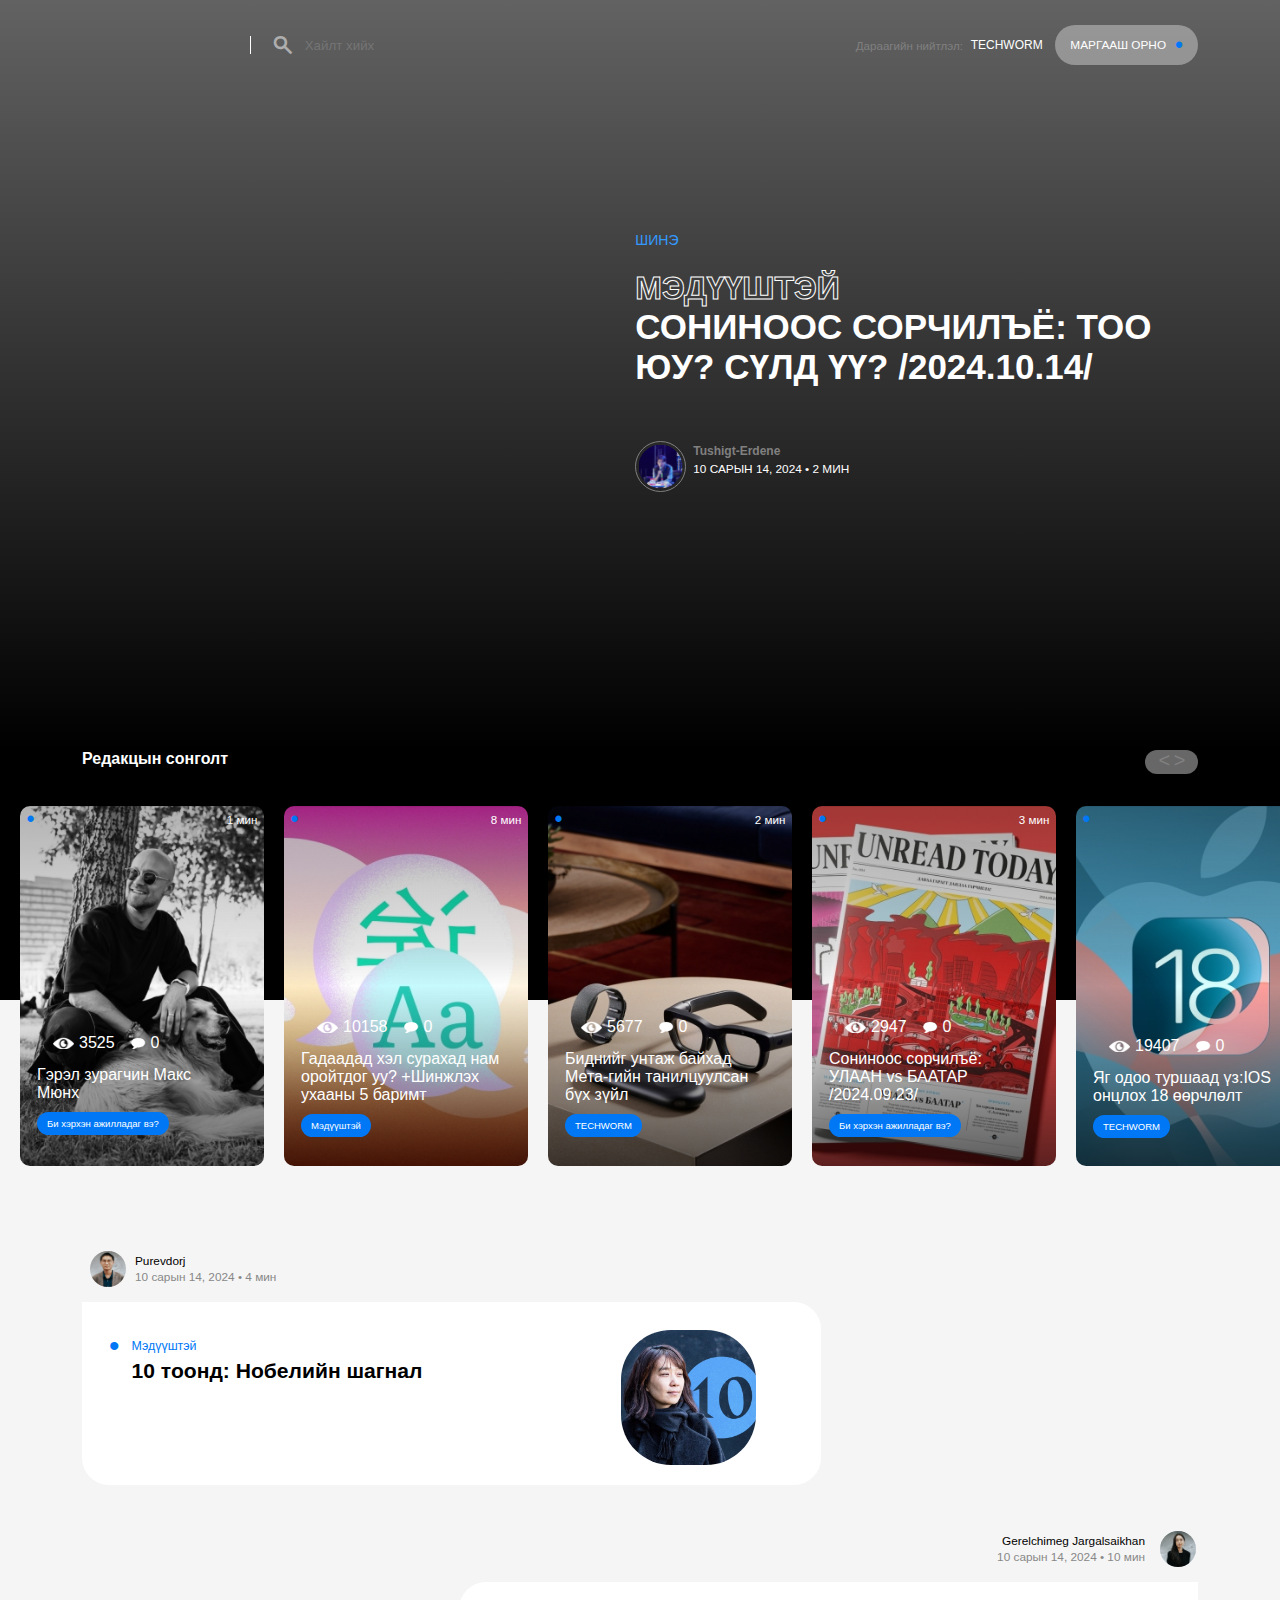
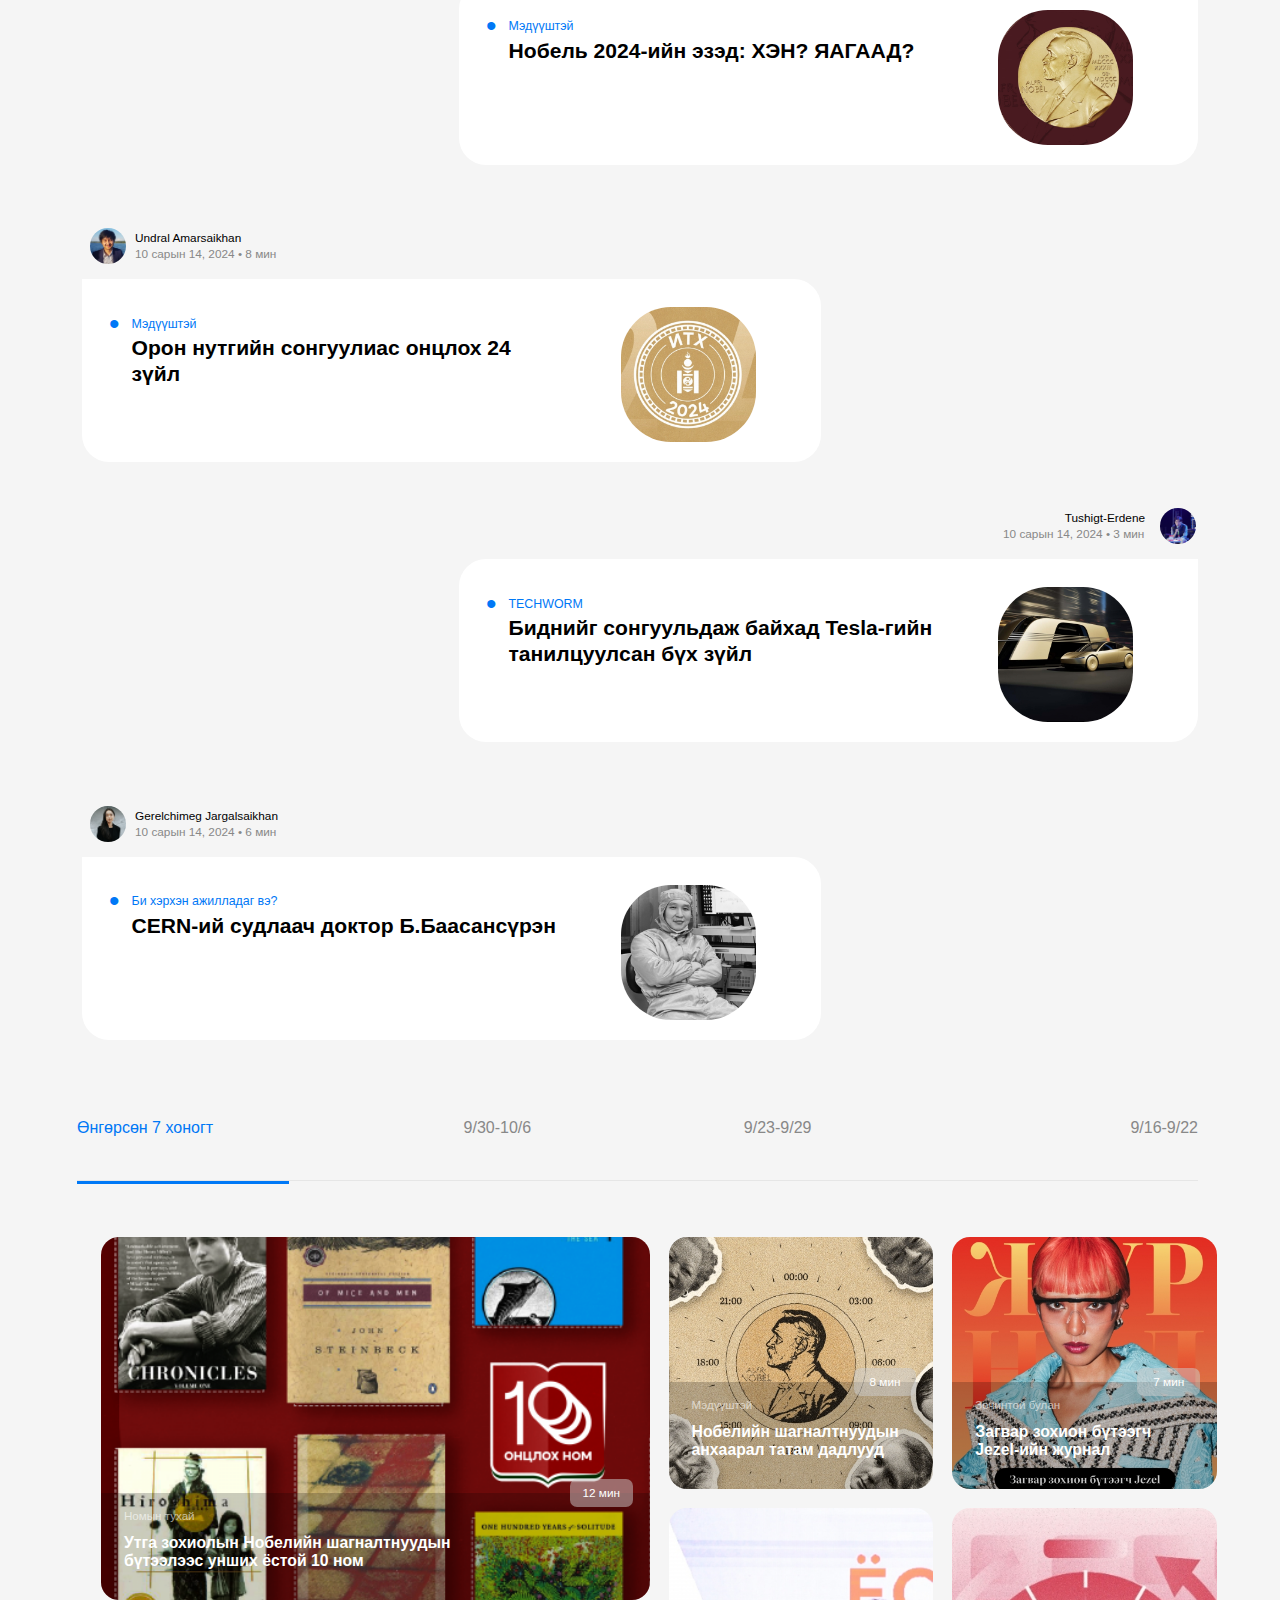
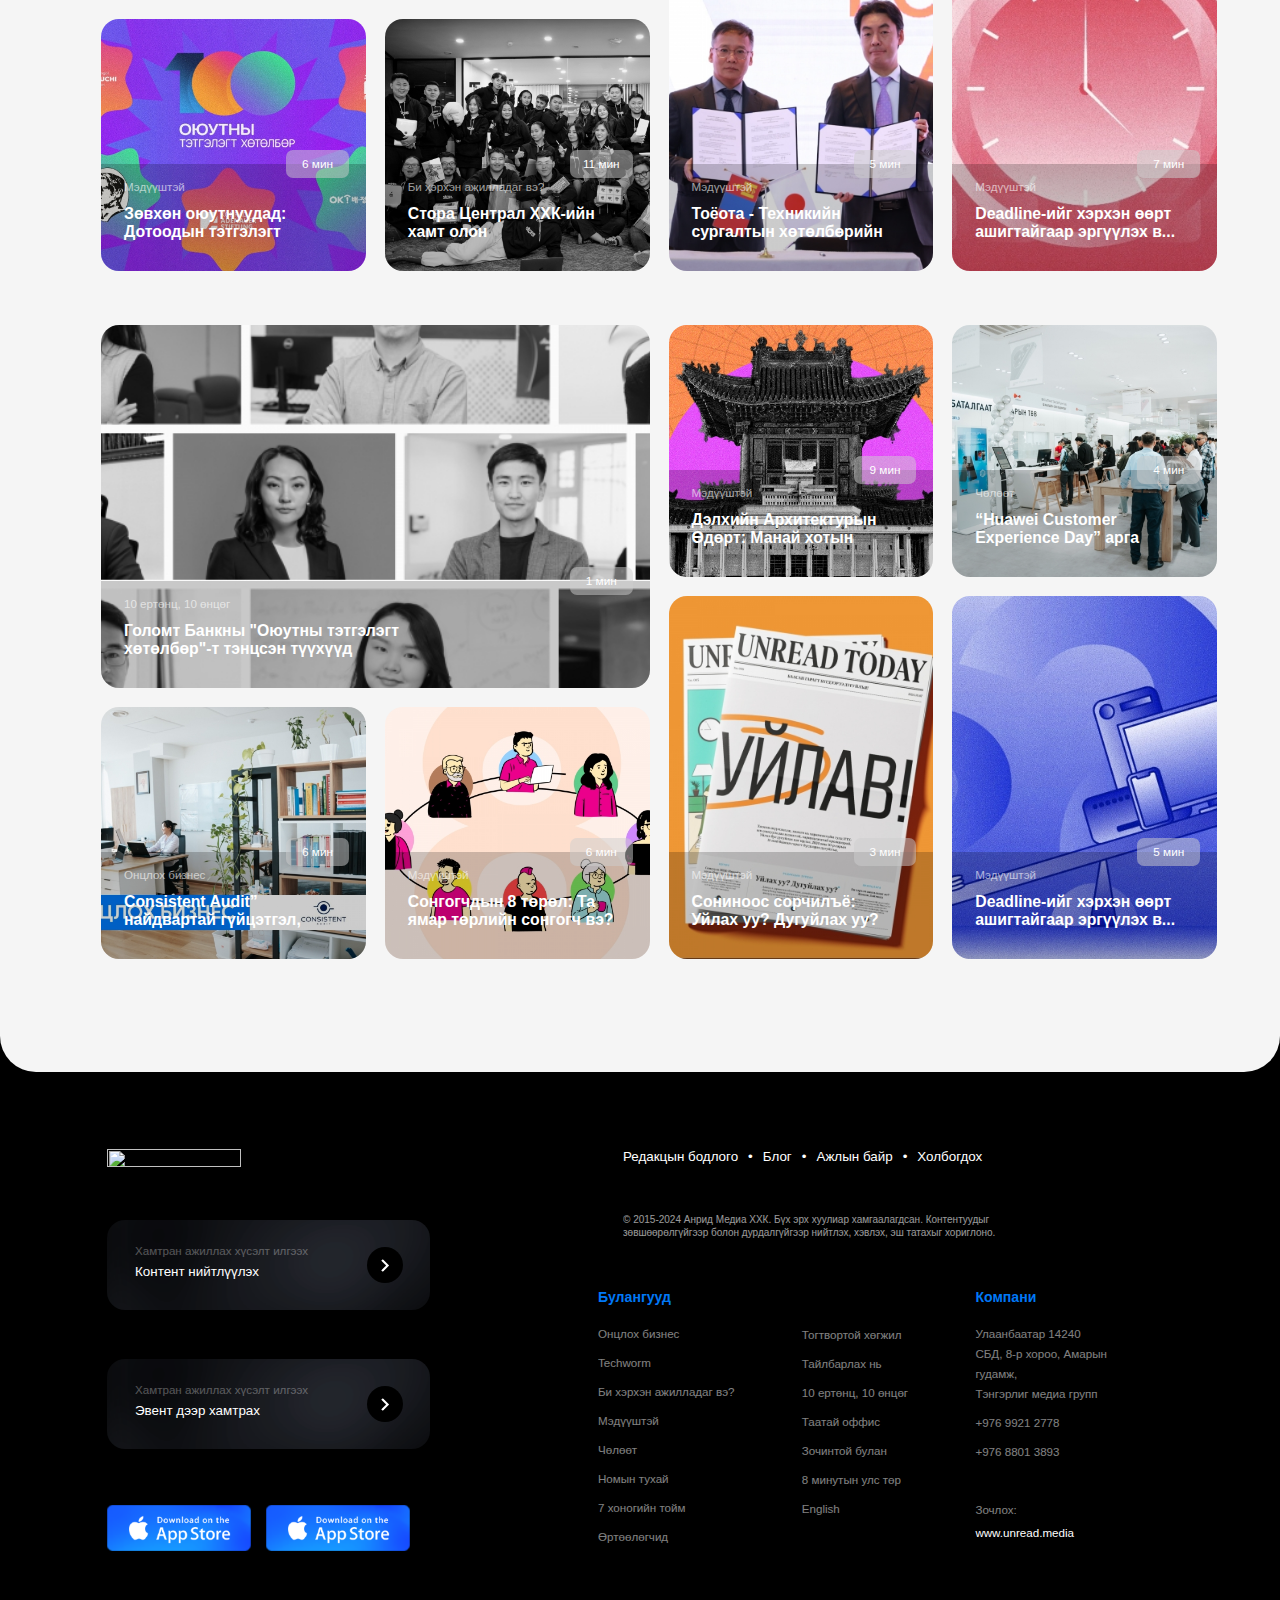
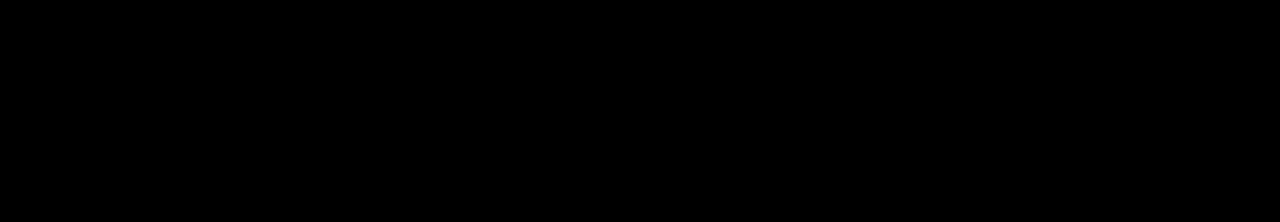
==== commit 54e26636: "Init code 10-21" ====
--- a/index.html
+++ b/index.html
@@ -417,7 +417,6 @@
             </div>
           </div>
         </div>
-
         <div class="grid body2 under">
           <div class="grid-item1 grid-hover">
             <div class="grid-items footer1">
@@ -485,5 +484,101 @@
         </div>
       </div>
     </section>
+    <section class="footer-section">
+      <div class="grid-under-white-section"></div>
+      <div class="footer-body-section">
+        <div class="body-left-section">
+          <img
+            src="https://unread.today/files/site_meta/b809740220f5b5b4749e697e42df987b.png"
+            alt=""
+            class="logo"
+          />
+          <div class="body-button number1">
+            <p class="body-button-text-top">Хамтран ажиллах хүсэлт илгээх</p>
+            <p class="body-button-text-under">Контент нийтлүүлэх</p>
+            <div class="body-button-arrow-out">
+              <div class="body-button-arrow">
+                <img src="arrow.png" alt="" />
+              </div>
+            </div>
+          </div>
+          <div class="body-button number2">
+            <p class="body-button-text-top">Хамтран ажиллах хүсэлт илгээх</p>
+            <p class="body-button-text-under">Эвент дээр хамтрах</p>
+            <div class="body-button-arrow-out">
+              <div class="body-button-arrow">
+                <img src="arrow.png" alt="" />
+              </div>
+            </div>
+          </div>
+          <div class="app-link">
+            <a
+              href="https://play.google.com/store/apps/details?id=batu.digital.unreadmobile&pli=1"
+              target="_blank"
+              ><img src="google-play.png" alt=""
+            /></a>
+            <a
+              href="https://apps.apple.com/mn/app/unread-today/id1100135982"
+              target="_blank"
+              ><img src="app-store.png" alt=""
+            /></a>
+          </div>
+        </div>
+        <div class="body-right-section">
+          <div class="right-section-title">
+            <span><p>Редакцын бодлого</p></span>
+            <span
+              >•
+              <p>Блог</p></span
+            >
+            <span
+              >•
+              <p>Ажлын байр</p></span
+            >
+            <span
+              >•
+              <p>Холбогдох</p></span
+            >
+          </div>
+          <div class="copyright">
+            © 2015-2024 Анрид Медиа ХХК. Бүх эрх хуулиар хамгаалагдсан.
+            Контентуудыг<br />
+            зөвшөөрөлгүйгээр болон дурдалгүйгээр нийтлэх, хэвлэх, эш татахыг
+            хориглоно.
+          </div>
+          <div class="body-right-section-list">
+            <ul class="ul number1">
+              Булангууд
+              <li style="margin-top: 15px;">Онцлох бизнес</li>
+              <li>Techworm</li>
+              <li>Би хэрхэн ажилладаг вэ?</li>
+              <li>Мэдүүштэй</li>
+              <li>Чөлөөт</li>
+              <li>Номын тухай</li>
+              <li>7 хоногийн тойм</li>
+              <li>Өртөөлөгчид</li>
+            </ul>
+            <ul class="ul number2">
+              <li>Тогтвортой хөгжил</li>
+              <li>Тайлбарлах нь</li>
+              <li>10 ертөнц, 10 өнцөг</li>
+              <li>Таатай оффис</li>
+              <li>Зочинтой булан</li>
+              <li>8 минутын улс төр</li>
+              <li>English</li>
+            </ul>
+            <ul class="ul number3">
+              Компани
+              <li style="margin-top: 15px;">Улаанбаатар 14240<br>СБД, 8-р хороо, Амарын<br>гудамж,<br>Тэнгэрлиг медиа групп</li>
+              <li>+976 9921 2778</li>
+              <li>+976 8801 3893</li>
+              <li style="width: 180.33px; height: 20px;"></li>
+              <li>Зочлох:</li>
+              <a href="http://www.unread.media/" target="_blank">www.unread.media</a>
+            </ul>
+          </div>
+        </div>
+      </div>
+    </section>
   </body>
 </html>
--- a/index.css
+++ b/index.css
@@ -841,3 +841,194 @@
   transition: all 0.2s ease-in-out;
   box-shadow: 0px 0px 50px 4px rgba(167, 165, 165, 0.6);
 }
+
+.footer-section {
+  margin-top: 70px;
+  height: 832px;
+  background-color: black;
+}
+
+.grid-under-white-section {
+  height: 82px;
+  background-color: whitesmoke;
+  border-radius: 0 0 36px 36px;
+}
+
+.footer-body-section {
+  width: 1166px;
+  height: 403px;
+  margin: auto;
+  margin-top: 75px;
+  display: flex;
+}
+
+.body-left-section {
+  width: 466.4px;
+  height: 403px;
+}
+
+.body-left-section .logo {
+  width: 134.38px;
+  height: 18px;
+  margin-left: 50px;
+  margin-top: 2.38px;
+}
+
+.body-button {
+  background-image: url(btn-black.png);
+  background-position: center;
+  width: 323px;
+  height: 90px;
+  margin-top: 49px;
+  margin-left: 50px;
+  border-radius: 18px;
+  padding-left: 28px;
+  padding-top: 20px;
+  box-sizing: border-box;
+  position: relative;
+  transition: all 0.2s ease-in-out;
+}
+
+.body-button-text-top {
+  color: white;
+  font-size: 11.6px;
+  font-weight: 300;
+  opacity: 30%;
+  line-height: 22px;
+}
+
+.body-button-text-under {
+  color: white;
+  font-size: 13.4px;
+  font-weight: 500;
+  line-height: 20px;
+}
+
+.body-button-arrow-out {
+  width: 54px;
+  height: 54px;
+  position: absolute;
+  top: 18px;
+  right: 18px;
+  border-radius: 100%;
+  align-content: center;
+}
+
+.body-button-arrow {
+  width: 36px;
+  height: 36px;
+  background-color: black;
+  border-radius: 100%;
+  display: flex;
+  justify-content: center;
+  align-items: center;
+  margin: auto;
+}
+
+.body-button-arrow img {
+  width: 25px;
+  height: 25px;
+}
+
+.body-button:hover {
+  transform: translateX(10px);
+}
+
+.body-button:hover .body-button-arrow {
+  background-color: #3399ff;
+}
+
+.body-button:hover .body-button-arrow-out {
+  background-color: rgba(51, 153, 255, 0.3);
+}
+
+.app-link a {
+  display: flex;
+  width: 144px;
+  height: 45.57px;
+}
+
+.app-link {
+  display: flex;
+  gap: 14.55px;
+  margin-left: 50px;
+  margin-top: 56px;
+}
+
+.body-right-section {
+  width: 650px;
+  height: 403px;
+  margin-left: 49.61px;
+}
+
+.right-section-title {
+  margin-top: 0.5px;
+  line-height: 20px;
+  margin-left: 40px;
+  color: white;
+  font-size: 13.4px;
+  font-weight: 500;
+  display: flex;
+}
+
+.right-section-title span {
+  transition: all 0.2s ease-in-out;
+  display: flex;
+}
+
+.right-section-title p {
+  margin-left: 10px;
+  margin-right: 10px;
+}
+
+.right-section-title span:hover {
+  opacity: 0.7;
+}
+
+.copyright {
+  margin-left: 50px;
+  margin-top: 46px;
+  font-size: 10px;
+  line-height: 13px;
+  opacity: 0.6;
+  color: white;
+  height: 26px;
+}
+
+.body-right-section-list {
+  margin-top: 46px;
+  margin-left: 25px;
+  width: 625px;
+  height: 264px;
+  display: grid;
+  grid-template-columns: repeat(3, auto);
+}
+
+.body-right-section-list ul {
+  color: #0078f6;
+  font-size: 14.1px;
+  font-weight: 700;
+  line-height: 24px;
+  list-style: none;
+}
+
+.body-right-section-list li {
+  margin-top: 9px;
+  color: white;
+  opacity: 0.5;
+  font-size: 11.6px;
+  font-weight: 400;
+  line-height: 20px;
+}
+
+.body-right-section-list .number2 {
+  margin-top: 30.5px;
+}
+
+.body-right-section-list a {
+  color: white;
+  font-weight: 400;
+  font-size: 11.6px;
+  line-height: 20px;
+  text-decoration: none;
+}
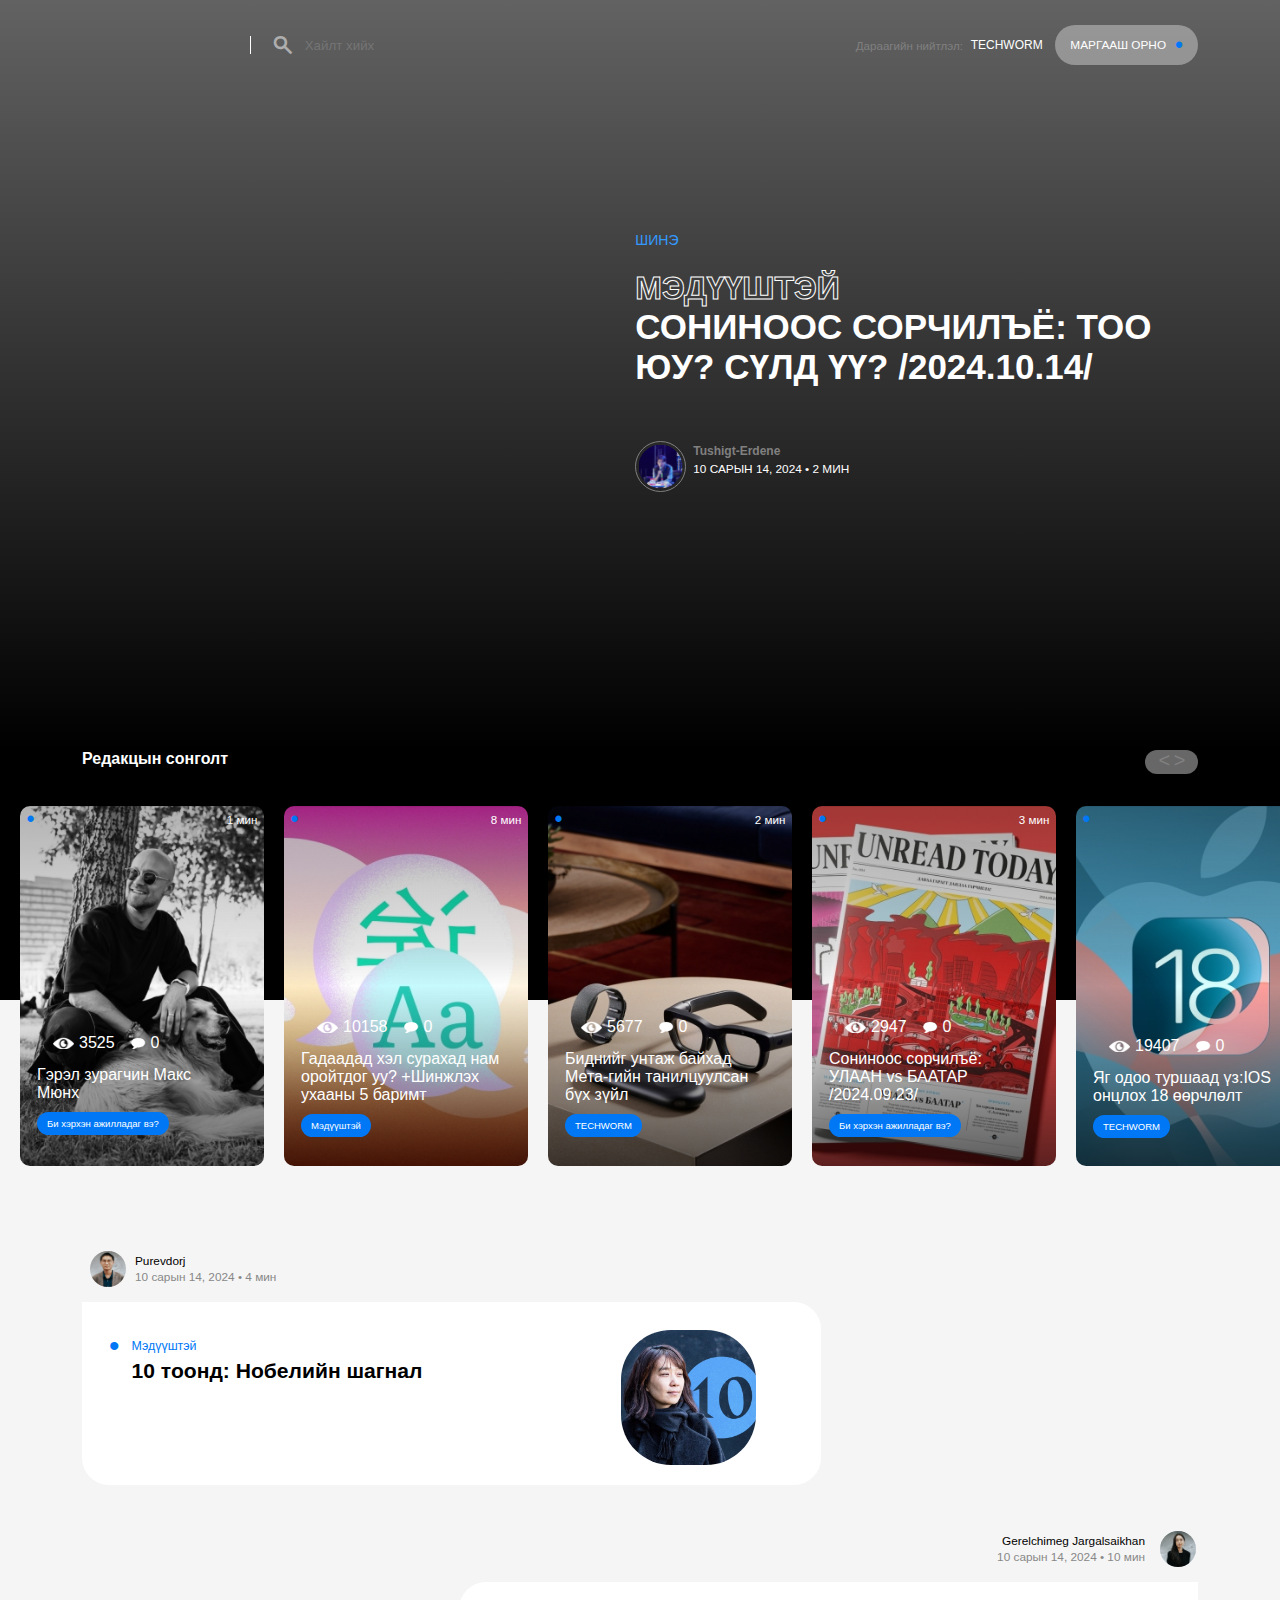
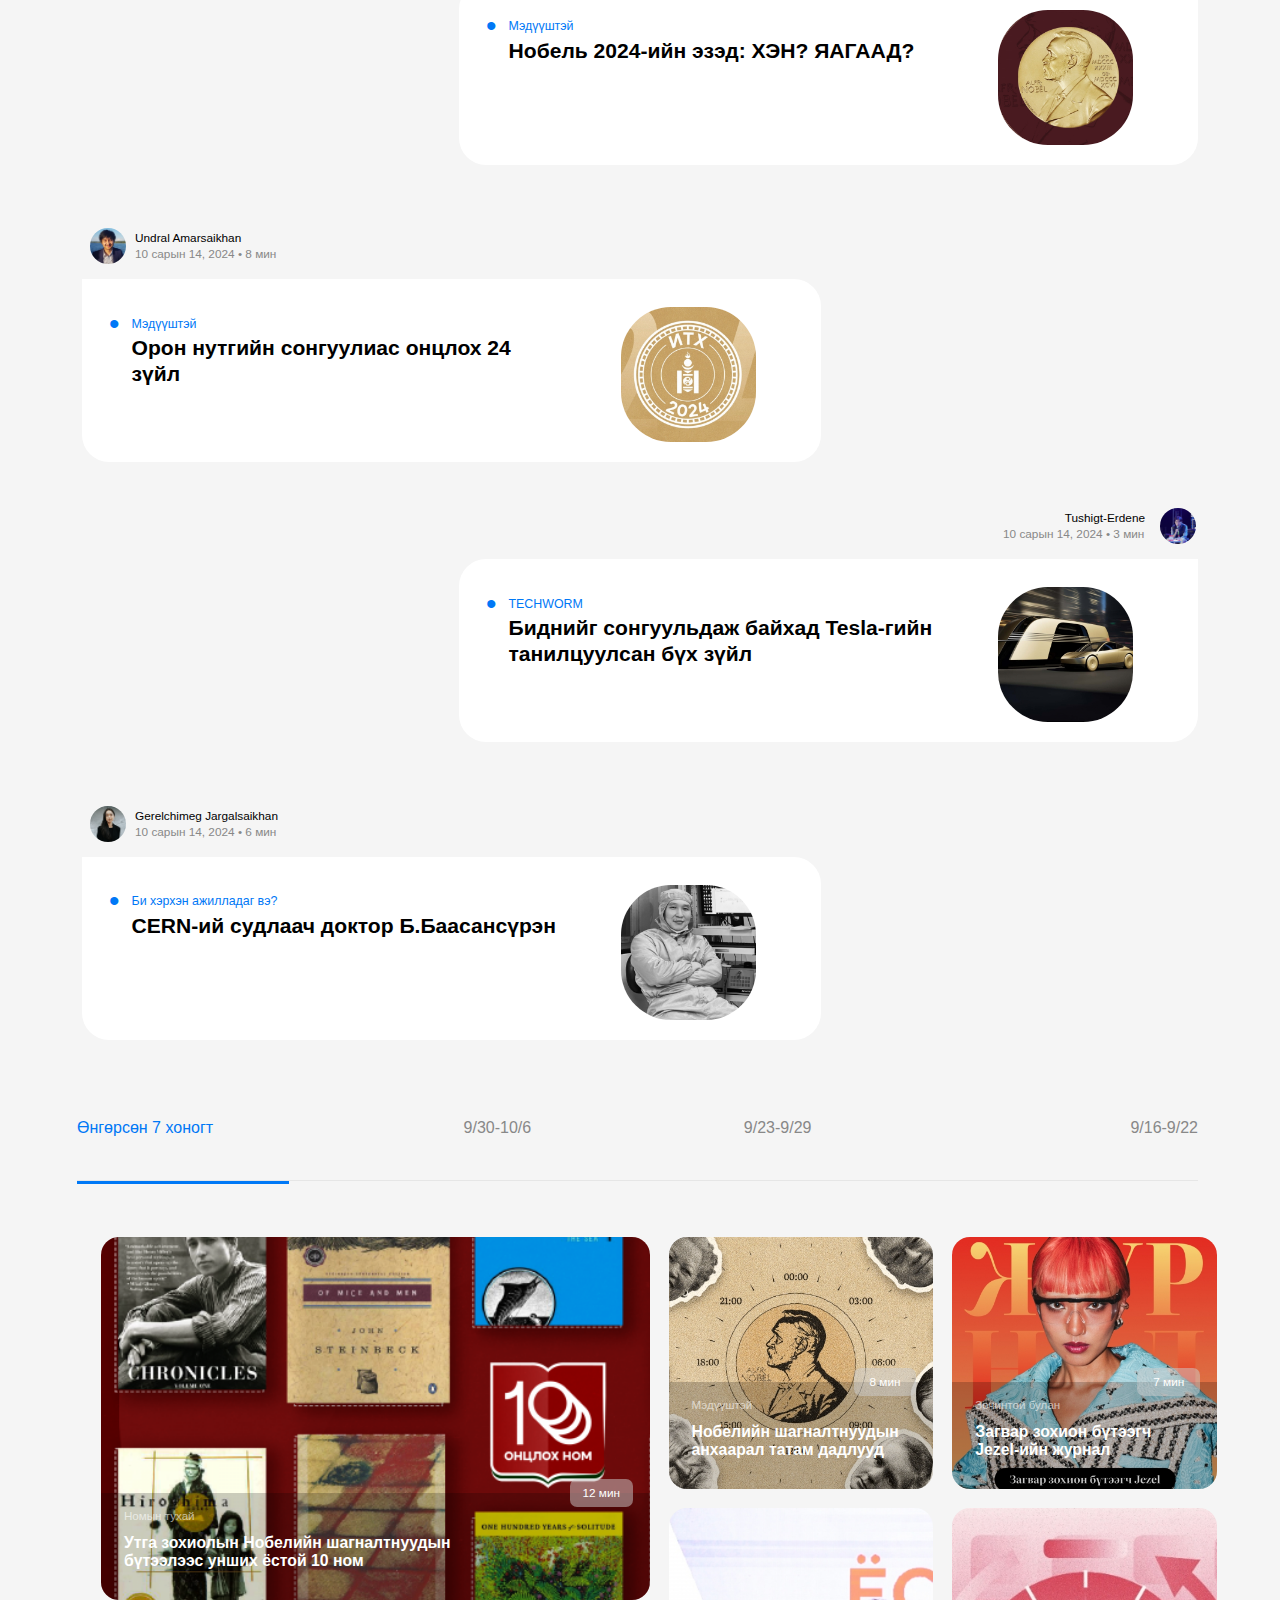
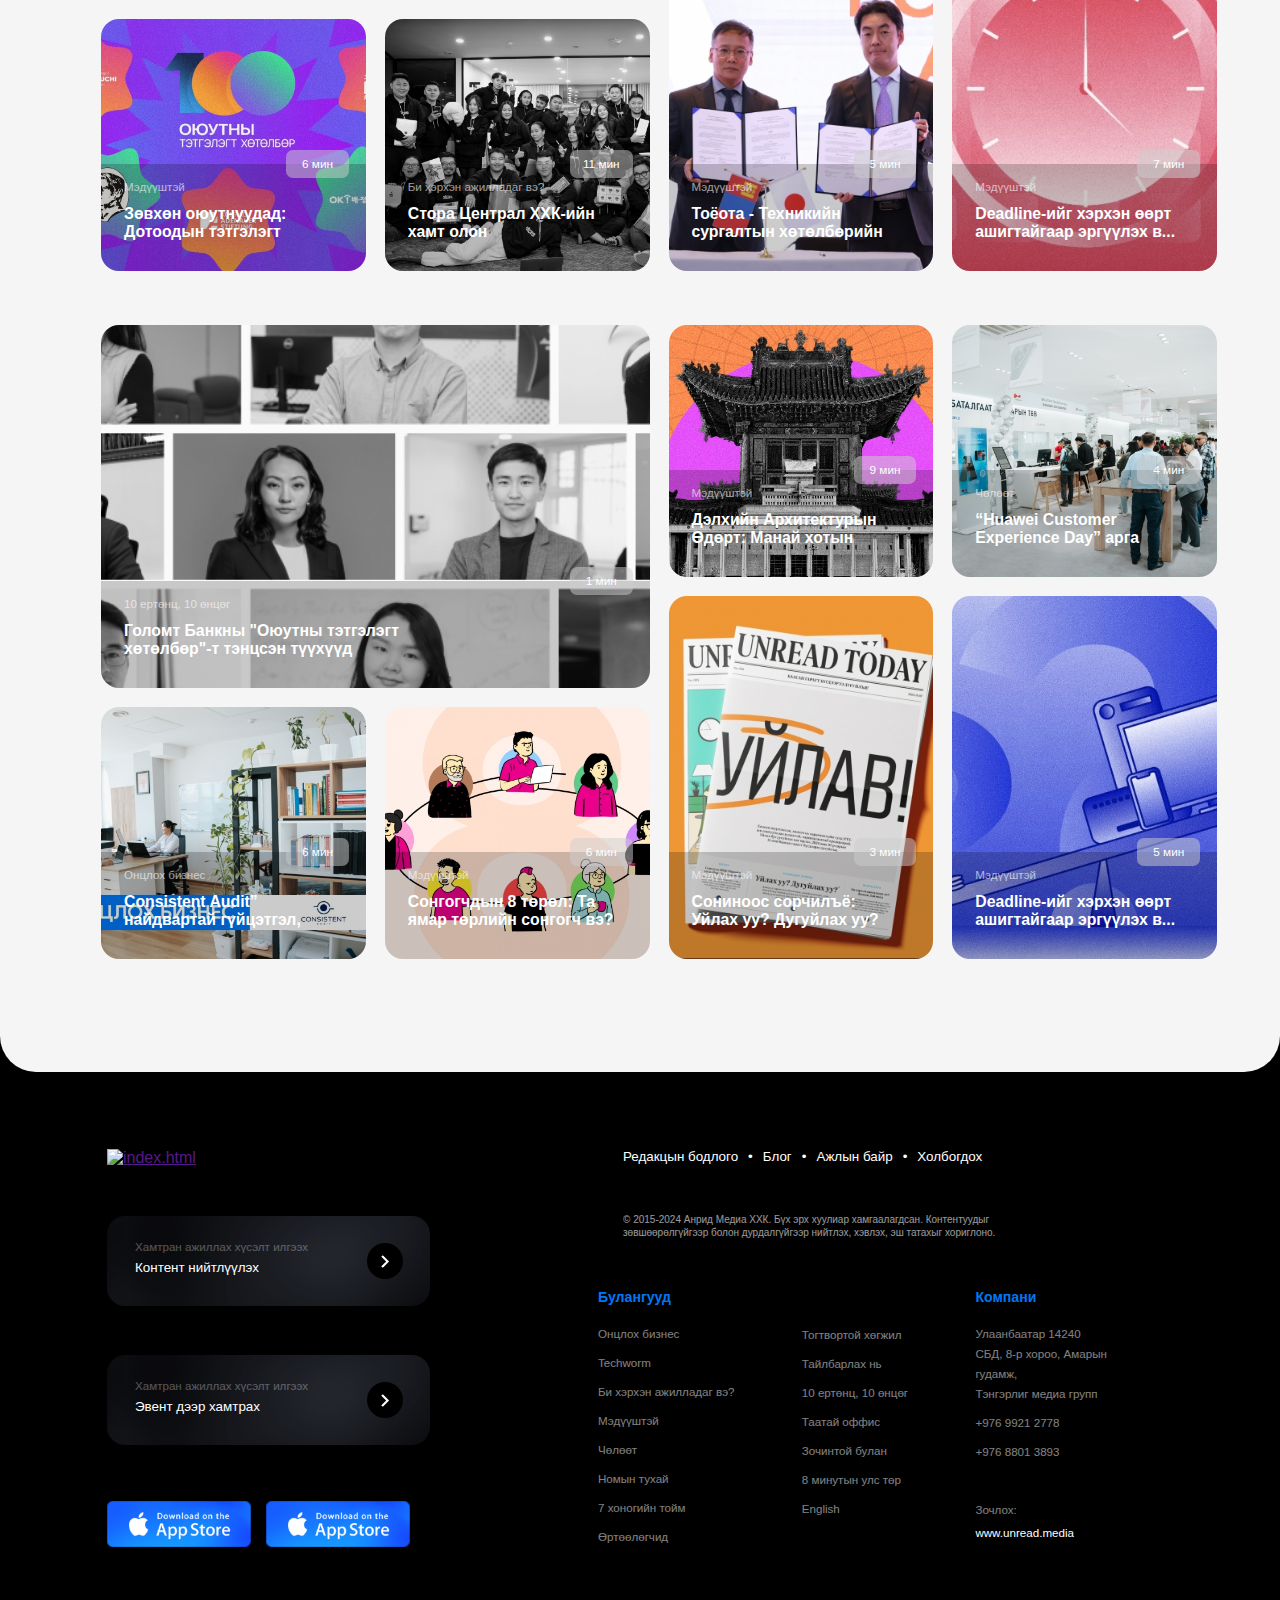
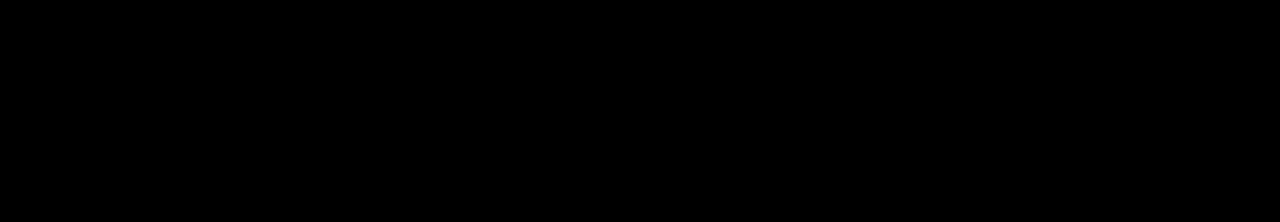
==== commit 76154f54: "Init code 10-22" ====
--- a/index.html
+++ b/index.html
@@ -15,6 +15,7 @@
       rel="stylesheet"
       href="https://fonts.googleapis.com/css2?family=Material+Symbols+Outlined:opsz,wght,FILL,GRAD@20..48,100..700,0..1,-50..200&icon_names=search"
     />
+    <link rel="stylesheet" href="https://cdnjs.cloudflare.com/ajax/libs/font-awesome/4.7.0/css/font-awesome.min.css">
     <title>Нүүр | Unread Today</title>
   </head>
   <body>
@@ -488,11 +489,13 @@
       <div class="grid-under-white-section"></div>
       <div class="footer-body-section">
         <div class="body-left-section">
-          <img
-            src="https://unread.today/files/site_meta/b809740220f5b5b4749e697e42df987b.png"
-            alt=""
-            class="logo"
-          />
+          <a href=""
+            ><img
+              src="https://unread.today/files/site_meta/b809740220f5b5b4749e697e42df987b.png"
+              alt="index.html"
+              class="logo"
+          /></a>
+
           <div class="body-button number1">
             <p class="body-button-text-top">Хамтран ажиллах хүсэлт илгээх</p>
             <p class="body-button-text-under">Контент нийтлүүлэх</p>
@@ -549,7 +552,7 @@
           <div class="body-right-section-list">
             <ul class="ul number1">
               Булангууд
-              <li style="margin-top: 15px;">Онцлох бизнес</li>
+              <li style="margin-top: 15px">Онцлох бизнес</li>
               <li>Techworm</li>
               <li>Би хэрхэн ажилладаг вэ?</li>
               <li>Мэдүүштэй</li>
@@ -569,14 +572,23 @@
             </ul>
             <ul class="ul number3">
               Компани
-              <li style="margin-top: 15px;">Улаанбаатар 14240<br>СБД, 8-р хороо, Амарын<br>гудамж,<br>Тэнгэрлиг медиа групп</li>
+              <li style="margin-top: 15px">
+                Улаанбаатар 14240<br />СБД, 8-р хороо, Амарын<br />гудамж,<br />Тэнгэрлиг
+                медиа групп
+              </li>
               <li>+976 9921 2778</li>
               <li>+976 8801 3893</li>
-              <li style="width: 180.33px; height: 20px;"></li>
+              <li style="width: 180.33px; height: 20px"></li>
               <li>Зочлох:</li>
-              <a href="http://www.unread.media/" target="_blank">www.unread.media</a>
+              <a href="http://www.unread.media/" target="_blank"
+                >www.unread.media</a
+              >
             </ul>
           </div>
+        </div>
+      </div>
+      <div class="social-icons">
+        <div class="ins-icon">
         </div>
       </div>
     </section>
--- a/index.css
+++ b/index.css
@@ -1032,3 +1032,28 @@
   line-height: 20px;
   text-decoration: none;
 }
+
+.number1 li:hover{
+  transform: translateX(10px);
+  opacity: 1;
+  transition: all 0.2s ease-in-out;
+}
+
+.number2 li:hover{
+  transform: translateX(10px);
+  opacity: 1;
+  transition: all 0.2s ease-in-out;
+}
+
+.number3 a:hover{
+  margin-left: 10px;
+  transition: all 0.2s ease-in-out;
+}
+
+.footer-section .social-icons{
+  display: flex;
+  height: 72px;
+  justify-content: center;
+  gap: 35px;
+  margin-top: 75px;
+}
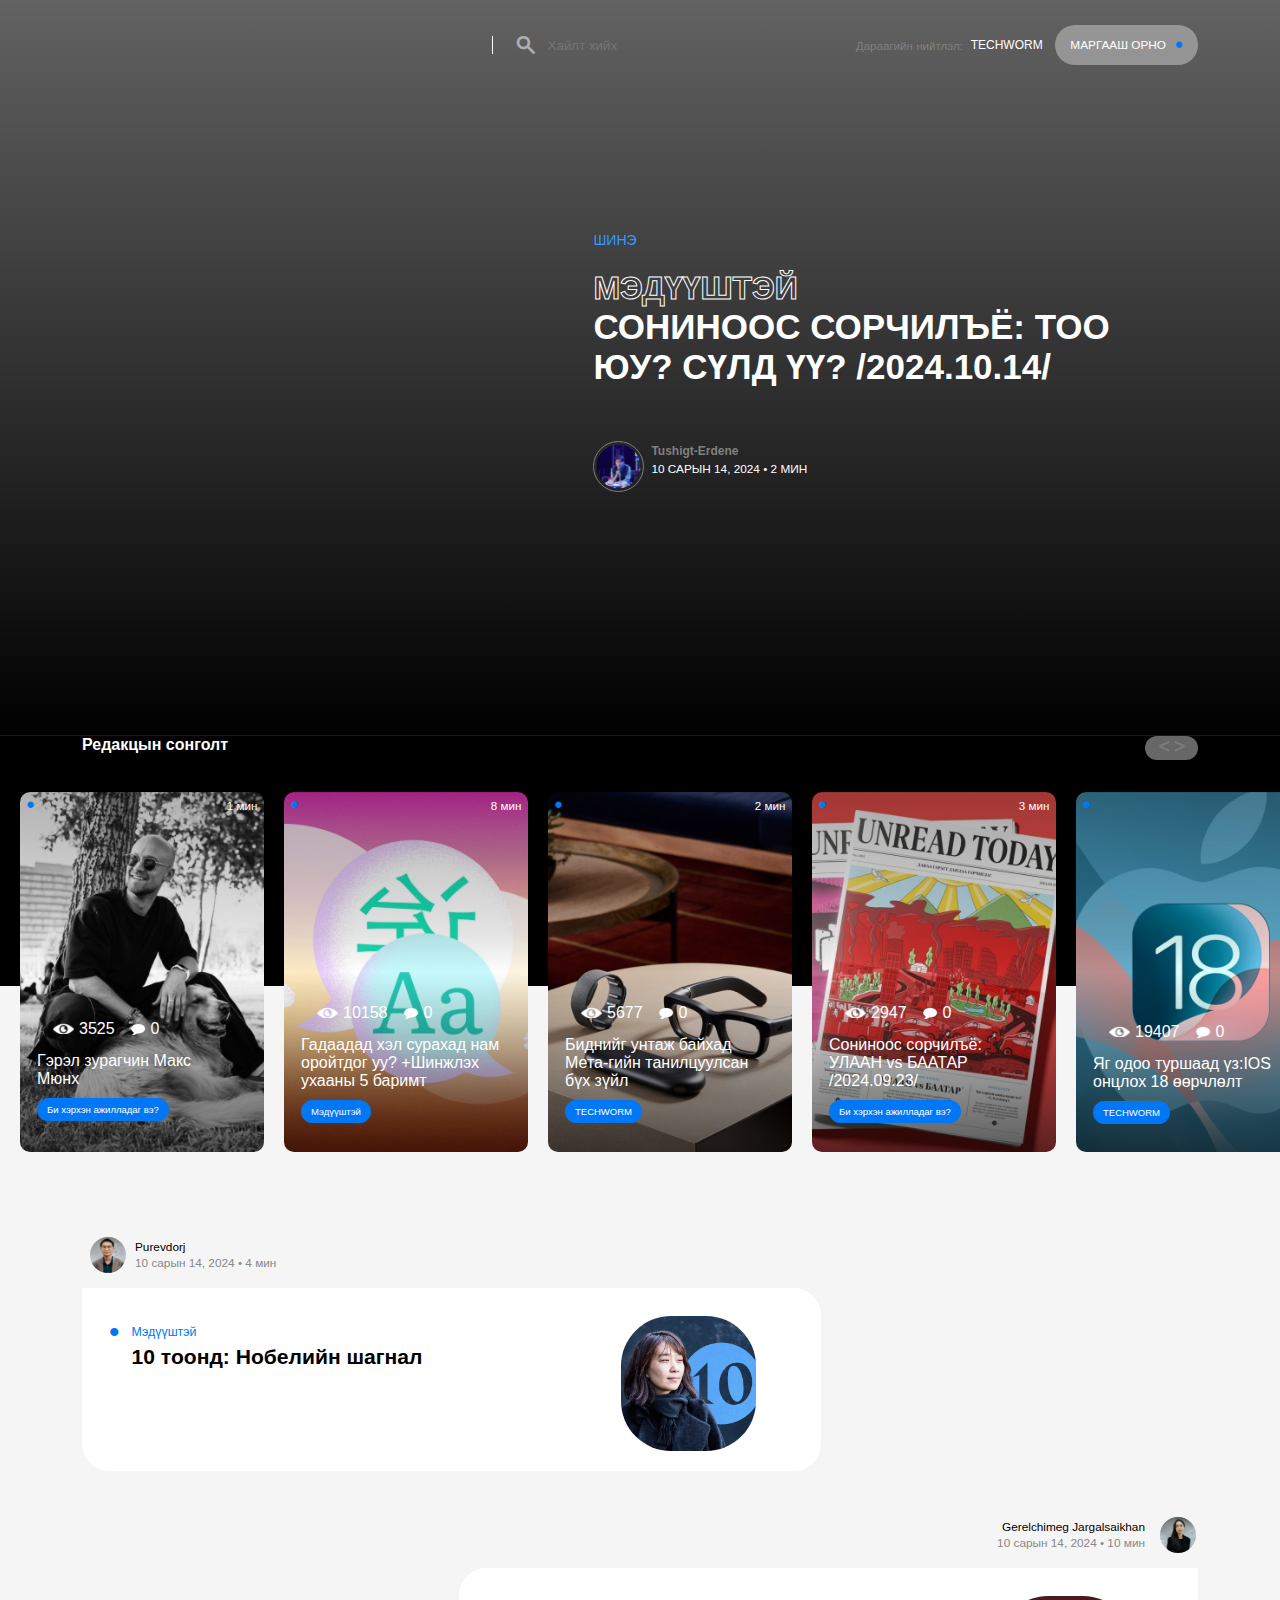
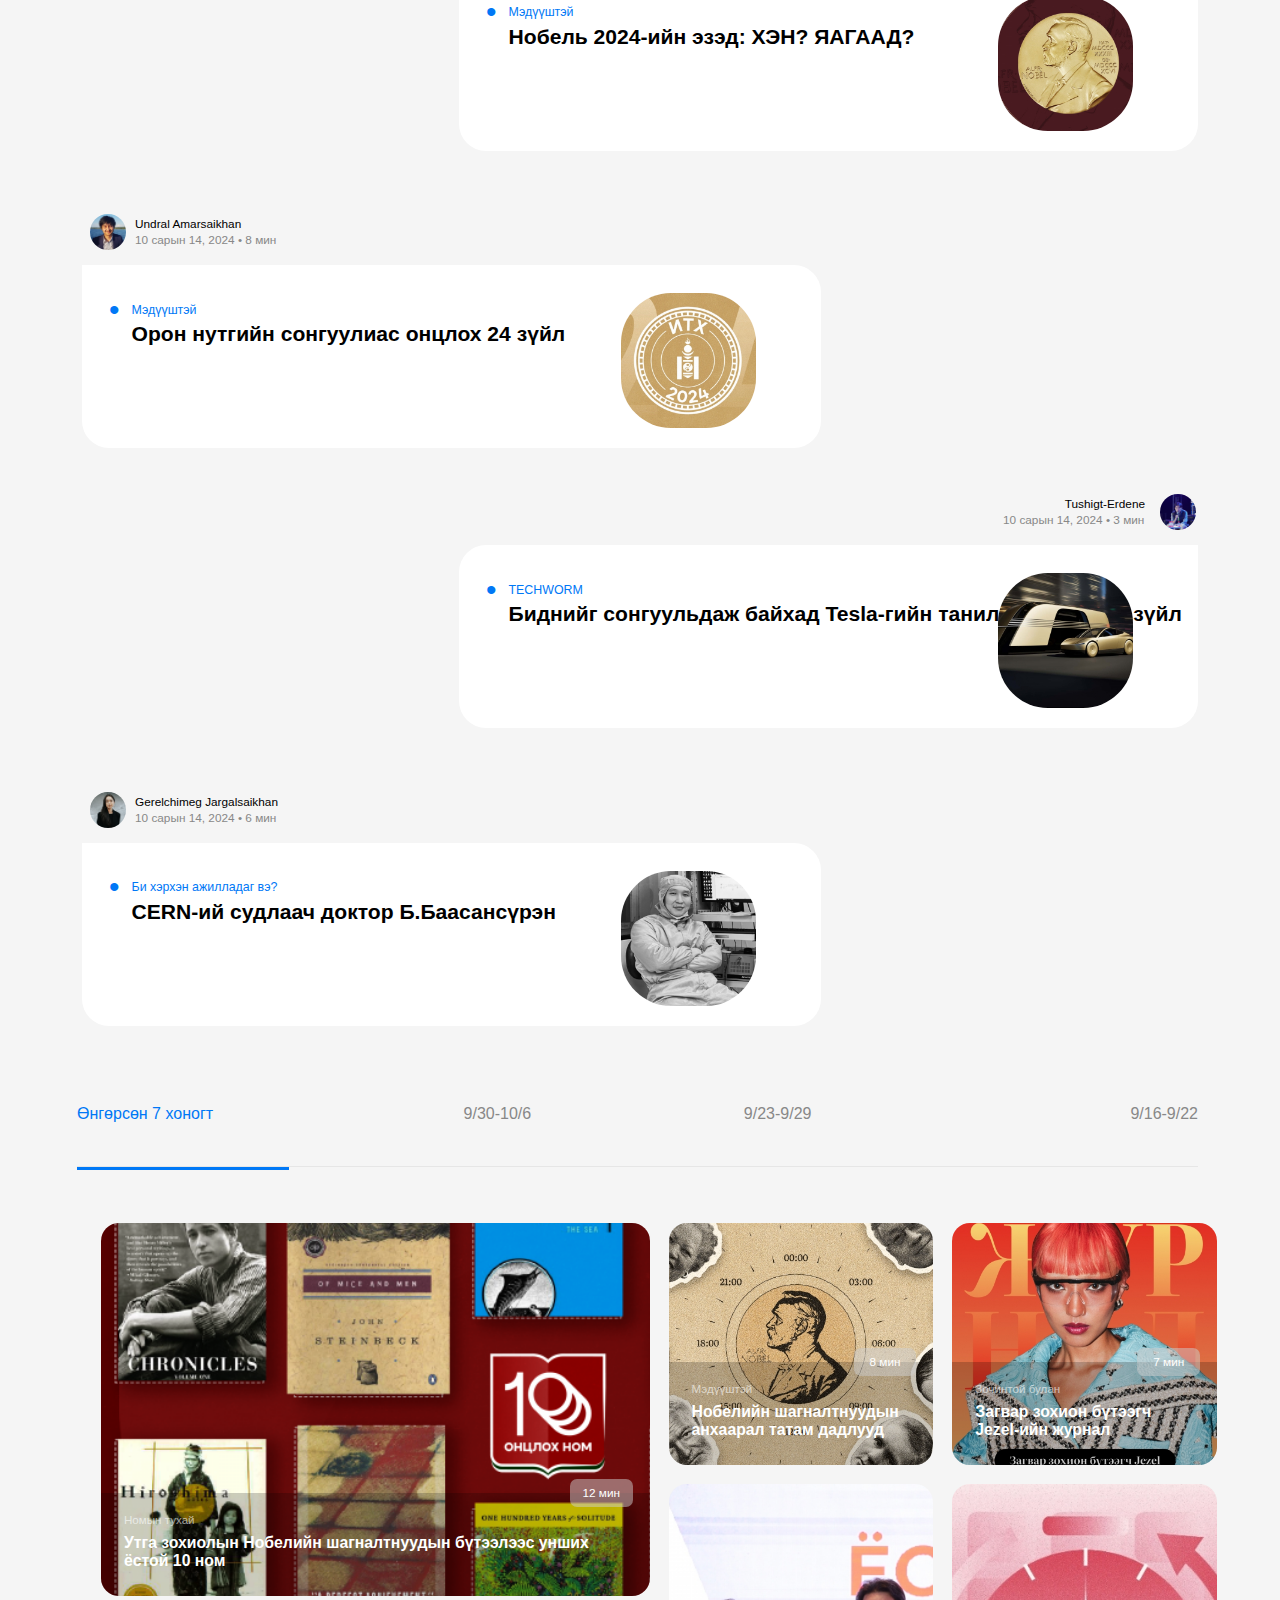
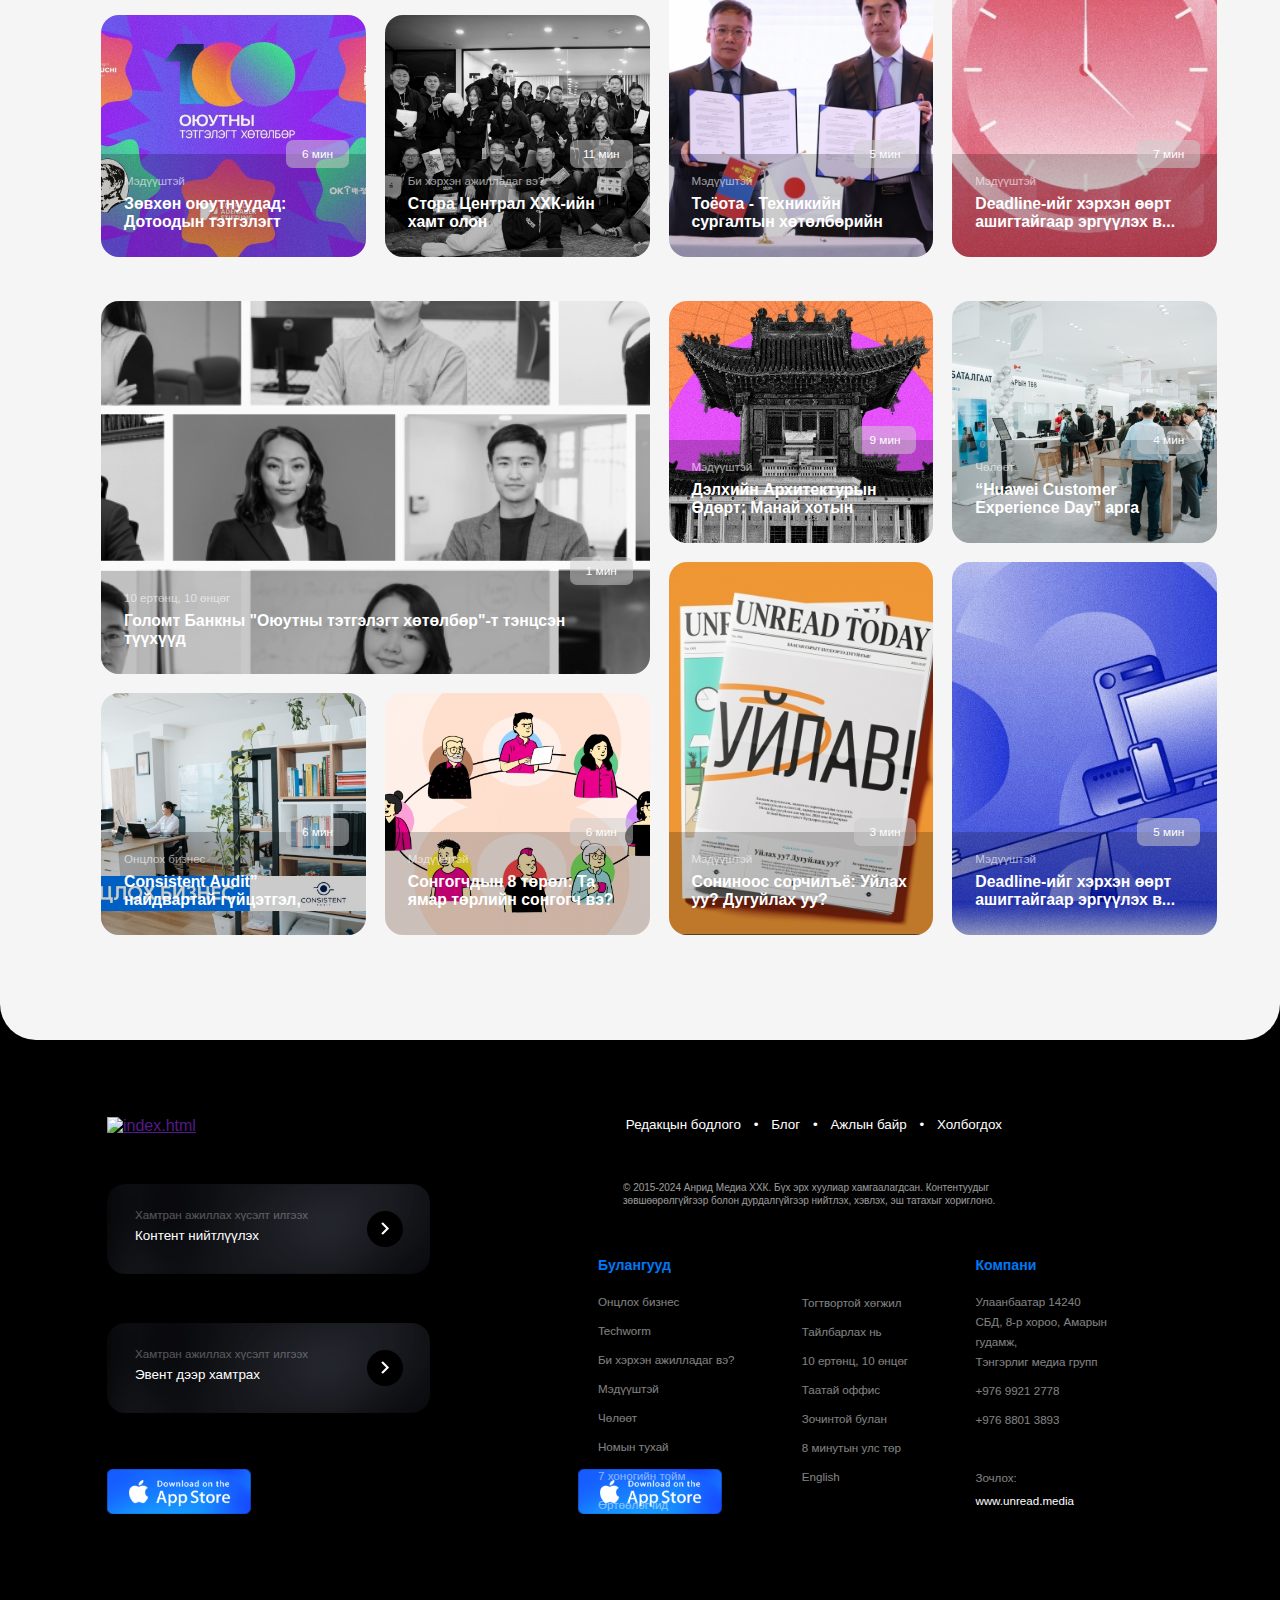
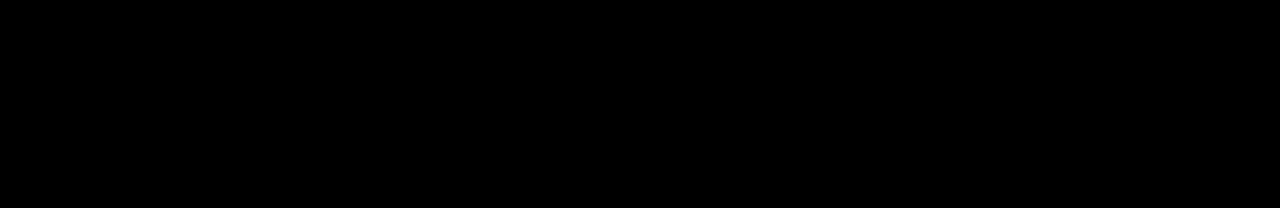
==== commit c207f99c: "Init code 10-23" ====
--- a/index.html
+++ b/index.html
@@ -4,6 +4,7 @@
     <meta charset="UTF-8" />
     <meta name="viewport" content="width=device-width, initial-scale=1.0" />
     <link rel="stylesheet" href="index.css" />
+    <link rel="stylesheet" href="index-responsive.css" />
     <link
       rel="icon"
       type="image/png"
@@ -15,12 +16,20 @@
       rel="stylesheet"
       href="https://fonts.googleapis.com/css2?family=Material+Symbols+Outlined:opsz,wght,FILL,GRAD@20..48,100..700,0..1,-50..200&icon_names=search"
     />
-    <link rel="stylesheet" href="https://cdnjs.cloudflare.com/ajax/libs/font-awesome/4.7.0/css/font-awesome.min.css">
+    <link
+      rel="stylesheet"
+      href="https://cdnjs.cloudflare.com/ajax/libs/font-awesome/4.7.0/css/font-awesome.min.css"
+    />
+    <link
+      href="https://fonts.googleapis.com/icon?family=Material+Icons"
+      rel="stylesheet"
+    />
     <title>Нүүр | Unread Today</title>
   </head>
   <body>
     <header class="hero">
       <nav class="navbar">
+        <button class="material-icons">menu</button>
         <div class="navbar-content-left">
           <img
             src="https://unread.today/files/site_meta/b809740220f5b5b4749e697e42df987b.png"
@@ -52,7 +61,7 @@
           <p class="blinkTitle">Шинэ</p>
           <h1>Мэдүүштэй</h1>
           <a href="https://unread.today/c/newspaper-7" target="_blank"
-            >Сониноос сорчилъё: Тоо<br />юу? Сүлд үү? /2024.10.14/</a
+            >Сониноос сорчилъё: Тоо юу? Сүлд үү? /2024.10.14/</a
           >
           <div class="author">
             <a
@@ -289,7 +298,7 @@
             </div>
             <div class="message-body-text">
               <p class="message-body-title">Мэдүүштэй</p>
-              <p class="text">Орон нутгийн сонгуулиас онцлох 24<br />зүйл</p>
+              <p class="text">Орон нутгийн сонгуулиас онцлох 24 зүйл</p>
             </div>
             <img src="photo2.jpeg" alt="" />
           </div>
@@ -313,7 +322,7 @@
             <div class="message-body-text">
               <p class="message-body-title">TECHWORM</p>
               <p class="text">
-                Биднийг сонгуульдаж байхад Tesla-гийн<br />танилцуулсан бүх зүйл
+                Биднийг сонгуульдаж байхад Tesla-гийн танилцуулсан бүх зүйл
               </p>
             </div>
             <img src="photo4.jpeg" alt="" />
@@ -357,7 +366,7 @@
             <div class="grid-items footer1">
               <p class="grid-items-footer-title">Номын тухай</p>
               <p class="grid-items-footer-subheading">
-                Утга зохиолын Нобелийн шагналтнуудын<br />бүтээлээс унших ёстой
+                Утга зохиолын Нобелийн шагналтнуудын бүтээлээс унших ёстой
                 10 ном
               </p>
               <div class="grid-items-footer-time">12 мин</div>
@@ -367,7 +376,7 @@
             <div class="grid-items footers">
               <p class="grid-items-footer-title">Мэдүүштэй</p>
               <p class="grid-items-footer-subheading">
-                Нобелийн шагналтнуудын<br />анхаарал татам дадлууд
+                Нобелийн шагналтнуудын анхаарал татам дадлууд
               </p>
               <div class="grid-items-footer-time">8 мин</div>
             </div>
@@ -376,7 +385,7 @@
             <div class="grid-items footers">
               <p class="grid-items-footer-title">Зочинтой булан</p>
               <p class="grid-items-footer-subheading">
-                Загвар зохион бүтээгч<br />Jezel-ийн журнал
+                Загвар зохион бүтээгч Jezel-ийн журнал
               </p>
               <div class="grid-items-footer-time">7 мин</div>
             </div>
@@ -385,7 +394,7 @@
             <div class="grid-items footers">
               <p class="grid-items-footer-title">Мэдүүштэй</p>
               <p class="grid-items-footer-subheading">
-                Зөвхөн оюутнуудад:<br />Дотоодын тэтгэлэгт
+                Зөвхөн оюутнуудад: Дотоодын тэтгэлэгт
               </p>
               <div class="grid-items-footer-time">6 мин</div>
             </div>
@@ -394,7 +403,7 @@
             <div class="grid-items footers">
               <p class="grid-items-footer-title">Би хэрхэн ажилладаг вэ?</p>
               <p class="grid-items-footer-subheading">
-                Стора Централ ХХК-ийн<br />хамт олон
+                Стора Централ ХХК-ийн хамт олон
               </p>
               <div class="grid-items-footer-time">11 мин</div>
             </div>
@@ -403,7 +412,7 @@
             <div class="grid-items footers">
               <p class="grid-items-footer-title">Мэдүүштэй</p>
               <p class="grid-items-footer-subheading">
-                Тоёота - Техникийн<br />сургалтын хөтөлбөрийн
+                Тоёота - Техникийн сургалтын хөтөлбөрийн
               </p>
               <div class="grid-items-footer-time">5 мин</div>
             </div>
@@ -412,7 +421,7 @@
             <div class="grid-items footers">
               <p class="grid-items-footer-title">Мэдүүштэй</p>
               <p class="grid-items-footer-subheading">
-                Deadline-ийг хэрхэн өөрт<br />ашигтайгаар эргүүлэх в...
+                Deadline-ийг хэрхэн өөрт ашигтайгаар эргүүлэх в...
               </p>
               <div class="grid-items-footer-time">7 мин</div>
             </div>
@@ -423,7 +432,7 @@
             <div class="grid-items footer1">
               <p class="grid-items-footer-title">10 ертөнц, 10 өнцөг</p>
               <p class="grid-items-footer-subheading">
-                Голомт Банкны "Оюутны тэтгэлэгт<br />хөтөлбөр"-т тэнцсэн түүхүүд
+                Голомт Банкны "Оюутны тэтгэлэгт хөтөлбөр"-т тэнцсэн түүхүүд
               </p>
               <div class="grid-items-footer-time">1 мин</div>
             </div>
@@ -432,7 +441,7 @@
             <div class="grid-items footers">
               <p class="grid-items-footer-title">Мэдүүштэй</p>
               <p class="grid-items-footer-subheading">
-                Дэлхийн Архитектурын<br />Өдөрт: Манай хотын
+                Дэлхийн Архитектурын Өдөрт: Манай хотын
               </p>
               <div class="grid-items-footer-time">9 мин</div>
             </div>
@@ -441,7 +450,7 @@
             <div class="grid-items footers">
               <p class="grid-items-footer-title">Чөлөөт</p>
               <p class="grid-items-footer-subheading">
-                “Huawei Customer<br />Experience Day” арга
+                “Huawei Customer Experience Day” арга
               </p>
               <div class="grid-items-footer-time">4 мин</div>
             </div>
@@ -450,7 +459,7 @@
             <div class="grid-items footers">
               <p class="grid-items-footer-title">Онцлох бизнес</p>
               <p class="grid-items-footer-subheading">
-                Consistent Audit”<br />найдвартай гүйцэтгэл,
+                Consistent Audit” найдвартай гүйцэтгэл,
               </p>
               <div class="grid-items-footer-time">6 мин</div>
             </div>
@@ -459,7 +468,7 @@
             <div class="grid-items footers">
               <p class="grid-items-footer-title">Мэдүүштэй</p>
               <p class="grid-items-footer-subheading">
-                Сонгогчдын 8 төрөл: Та<br />ямар төрлийн сонгогч вэ?
+                Сонгогчдын 8 төрөл: Та ямар төрлийн сонгогч вэ?
               </p>
               <div class="grid-items-footer-time">6 мин</div>
             </div>
@@ -468,7 +477,7 @@
             <div class="grid-items footers">
               <p class="grid-items-footer-title">Мэдүүштэй</p>
               <p class="grid-items-footer-subheading">
-                Сониноос сорчилъё:<br />Уйлах уу? Дугуйлах уу?
+                Сониноос сорчилъё: Уйлах уу? Дугуйлах уу?
               </p>
               <div class="grid-items-footer-time">3 мин</div>
             </div>
@@ -477,7 +486,7 @@
             <div class="grid-items footers">
               <p class="grid-items-footer-title">Мэдүүштэй</p>
               <p class="grid-items-footer-subheading">
-                Deadline-ийг хэрхэн өөрт<br />ашигтайгаар эргүүлэх в...
+                Deadline-ийг хэрхэн өөрт ашигтайгаар эргүүлэх в...
               </p>
               <div class="grid-items-footer-time">5 мин</div>
             </div>
@@ -497,8 +506,10 @@
           /></a>
 
           <div class="body-button number1">
-            <p class="body-button-text-top">Хамтран ажиллах хүсэлт илгээх</p>
-            <p class="body-button-text-under">Контент нийтлүүлэх</p>
+            <div class="body-button-texts">
+              <p class="body-button-text-top">Хамтран ажиллах хүсэлт илгээх</p>
+              <p class="body-button-text-under">Контент нийтлүүлэх</p>
+            </div>
             <div class="body-button-arrow-out">
               <div class="body-button-arrow">
                 <img src="arrow.png" alt="" />
@@ -588,8 +599,7 @@
         </div>
       </div>
       <div class="social-icons">
-        <div class="ins-icon">
-        </div>
+        <div class="ins-icon"></div>
       </div>
     </section>
   </body>
--- a/index.css
+++ b/index.css
@@ -18,6 +18,13 @@
   margin-left: auto;
   margin-right: auto;
   align-items: center;
+}
+
+.material-icons{
+  background-color: transparent;
+  color: white;
+  transform: translateX(-200px);
+  border: none;
 }
 
 .navbar-content-left {
@@ -99,7 +106,8 @@
   background-repeat: no-repeat;
   background-size: cover;
   background-position: center;
-  height: 750px;
+  height: auto;
+  padding-bottom: 8vw;
 }
 
 .hero-content {
@@ -140,6 +148,7 @@
 
 .hero-content-right {
   margin-top: 45px;
+  width: 600px;
 }
 
 .hero-content-right .blinkTitle {
@@ -658,9 +667,10 @@
   height: 633.9px;
   padding: 19px 0 0 19px;
   display: grid;
-  grid-template-columns: repeat(4, auto);
-  grid-template-rows: repeat(10, auto);
+  grid-template-columns: repeat(4, 1fr);
+  grid-template-rows: repeat(10, 1fr);
   gap: 19px;
+  /* font-size: 1.26rem; */
 }
 
 .grid .grid-item1 {
@@ -756,7 +766,7 @@
 }
 
 .grid-items {
-  height: 107px;
+  height: auto;
   border-radius: 0 0 18px 18px;
   background: #00000033;
   box-sizing: border-box;
@@ -764,16 +774,8 @@
   position: relative;
 }
 
-.footer1 {
-  width: 548.5px;
-}
-
-.footers {
-  width: 264.75px;
-}
-
 .grid-items-footer-title {
-  height: 22px;
+  line-height: 22px;
   color: white;
   opacity: 0.6;
   font-size: 11.6px;
@@ -805,7 +807,7 @@
 }
 
 .grid-body .under {
-  margin-top: 34.99px;
+  margin-top: 2vw;
 }
 
 .body2 .grid-item1 {
@@ -849,7 +851,7 @@
 }
 
 .grid-under-white-section {
-  height: 82px;
+  height: 5vw;
   background-color: whitesmoke;
   border-radius: 0 0 36px 36px;
 }
@@ -877,6 +879,7 @@
 .body-button {
   background-image: url(btn-black.png);
   background-position: center;
+  background-size: cover;
   width: 323px;
   height: 90px;
   margin-top: 49px;
@@ -887,6 +890,12 @@
   box-sizing: border-box;
   position: relative;
   transition: all 0.2s ease-in-out;
+  border: none;
+}
+
+.body-button-texts{
+  width: auto;
+  height: auto;
 }
 
 .body-button-text-top {
@@ -950,18 +959,22 @@
 
 .app-link {
   display: flex;
-  gap: 14.55px;
+  gap: 25.55vw;
   margin-left: 50px;
   margin-top: 56px;
+  width: auto;
+  height: auto;
 }
 
 .body-right-section {
-  width: 650px;
-  height: 403px;
+  width: auto;
+  height: auto;
   margin-left: 49.61px;
 }
 
 .right-section-title {
+  width: auto;
+  height: auto;
   margin-top: 0.5px;
   line-height: 20px;
   margin-left: 40px;
@@ -977,8 +990,8 @@
 }
 
 .right-section-title p {
-  margin-left: 10px;
-  margin-right: 10px;
+  margin-left: 1vw;
+  margin-right: 1vw;
 }
 
 .right-section-title span:hover {
--- a/index-responsive.css
+++ b/index-responsive.css
@@ -0,0 +1,268 @@
+@media only screen and (max-width: 500px) {
+  html {
+    font-size: 100%;
+  }
+  .navbar {
+    width: 100%;
+    padding-left: 20px;
+    box-sizing: border-box;
+  }
+  .nav-content-right {
+    display: none;
+  }
+  .material-icons {
+    background-color: transparent;
+    color: white;
+    transform: translateX(0px);
+    border: none;
+  }
+
+  form > input {
+    display: none;
+  }
+  .hero .navbar-content-left {
+    width: auto;
+    margin-right: 20px;
+  }
+  .hero .hero-content-left {
+    display: none;
+  }
+  .hero-content .h1 {
+    font-size: 2.8rem;
+  }
+  .hero-content-right {
+    padding-left: 30px;
+    width: 100%;
+    height: auto;
+  }
+
+  .hero-content-right a {
+    text-decoration: none;
+    color: white;
+    font-size: 2rem;
+    font-weight: bold;
+  }
+  .scrolling-section-tile .scroll-remoter {
+    display: block;
+    display: none;
+  }
+  .scrolling-section-tile {
+    width: auto;
+    padding-left: 20px;
+  }
+  .scroll-section-photos {
+    max-width: auto;
+  }
+  .message-section {
+    height: auto;
+    width: auto;
+  }
+  .message {
+    width: 100%;
+  }
+  .message-body {
+    width: auto;
+  }
+
+  .message-body-text {
+    width: 300px;
+    margin-left: 12px;
+  }
+  .message-body img {
+    width: 88px;
+    height: 88px;
+    border-radius: 50%;
+    right: 40px;
+    top: 50px;
+  }
+
+  .grid-section {
+    width: auto;
+    height: auto;
+    margin: auto;
+    margin-top: 79px;
+  }
+
+  .grid-list {
+    width: 100%;
+    height: auto;
+    margin: auto;
+    padding-left: 20px;
+    box-sizing: border-box;
+  }
+  .grid-list .list4 {
+    display: none;
+  }
+  .grid-list .list3 {
+    display: none;
+  }
+  .grid-list .list2 {
+    margin: 0;
+    display: block;
+  }
+  .grid-body {
+    padding: 0 15px 0 15px;
+    width: auto;
+    height: auto;
+  }
+  .grid{
+    width: 100%;
+    height: 2100px;
+    display: grid;
+    padding: 0;
+    grid-template-columns: 1fr;
+    grid-template-rows: repeat(7, 1fr);
+  }
+  .grid .grid-item1 {
+    grid-column: 1 / 2;
+    grid-row: 1 / 2;
+    background-position: center;
+    background-size: cover;
+    border-radius: 18px;
+    align-content: flex-end;
+  }
+  
+  .body1 .grid-item1 {
+    background-image: url(body1-item1.png);
+  }
+  
+  .grid .grid-item2 {
+    grid-column: 1 / 2;
+    grid-row: 2 / 3;
+    background-size: cover;
+    background-position: center;
+    border-radius: 18px;
+    align-content: flex-end;
+  }
+  
+  .body1 .grid-item2 {
+    background-image: url(body1-item2.jpeg);
+  }
+  
+  .grid .grid-item3 {
+    grid-column: 1 / 2;
+    grid-row: 3 / 4;
+    background-color: whitesmoke;
+    background-size: cover;
+    background-position: center;
+    border-radius: 18px;
+    align-content: flex-end;
+  }
+  
+  .body1 .grid-item3 {
+    background-image: url(body1-item3.jpeg);
+  }
+  
+  .grid .grid-item4 {
+    grid-column: 1 / 2;
+    grid-row: 4 / 5;
+    background-size: cover;
+    background-position: center;
+    border-radius: 18px;
+    align-content: flex-end;
+  }
+  
+  .body1 .grid-item4 {
+    background-image: url(body1-item4.jpeg);
+  }
+  
+  .grid .grid-item5 {
+    grid-column: 1 / 2;
+    grid-row: 5 / 6;
+    background-size: cover;
+    background-position: center;
+    border-radius: 18px;
+    align-content: flex-end;
+  }
+  
+  .body1 .grid-item5 {
+    background-image: url(body1-item5.jpeg);
+  }
+  
+  .grid .grid-item6 {
+    grid-column: 1 / 2;
+    grid-row: 6 / 7;
+    background-size: cover;
+    background-position: center;
+    border-radius: 18px;
+    align-content: flex-end;
+  }
+  
+  .body1 .grid-item6 {
+    background-image: url(body1-item6.jpeg);
+  }
+  
+  .grid .grid-item7 {
+    grid-column: 1 / 2;
+    grid-row: 7 / 8;
+    background-size: cover;
+    background-position: center;
+    border-radius: 18px;
+    align-content: flex-end;
+  }
+  
+  .body1 .grid-item7 {
+    background-image: url(body1-item7.jpeg);
+  }
+  .grid-body .under {
+    margin-top: 10vw;
+  }
+  .footer-section {
+    margin-top: 10px;
+    height: auto;
+    background-color: black;
+  }
+  .footer-body-section {
+    width: 100%;
+    height: auto;
+    margin: auto;
+    margin-top: 25px;
+    display: block;
+  }
+  .body-right-section {
+    margin-top: 30px;
+  }
+  .copyright {
+    width: auto;
+    height: auto;
+    margin-left: 20px;
+    margin-top: 0;
+    margin-top: 20px;
+  }
+  .right-section-title {
+    margin-left: 10px;
+  }
+  .body-right-section {
+    margin-left: 20px;
+    width: auto;
+    height: auto;
+  }
+  .body-right-section-list {
+    margin-top: 10px;
+    margin-left: 20px;
+    width: auto;
+    height: auto;
+    display: grid;
+    grid-template-columns: repeat(2, 1fr);
+    grid-template-rows: 1fr 1fr;
+  }
+  .body-left-section {
+    width: 100%;
+    height: auto;
+  }
+  .body-button{
+    width: 70vw;
+    height: 18vw;
+  }
+  .number3{
+    margin-top: 20px;
+  }
+  .app-link a {
+    width: 14vw;
+    height: 10.57vw;
+  }
+  .right-section-title p {
+    margin-left: 3vw;
+    margin-right: 3vw;
+  }
+}
